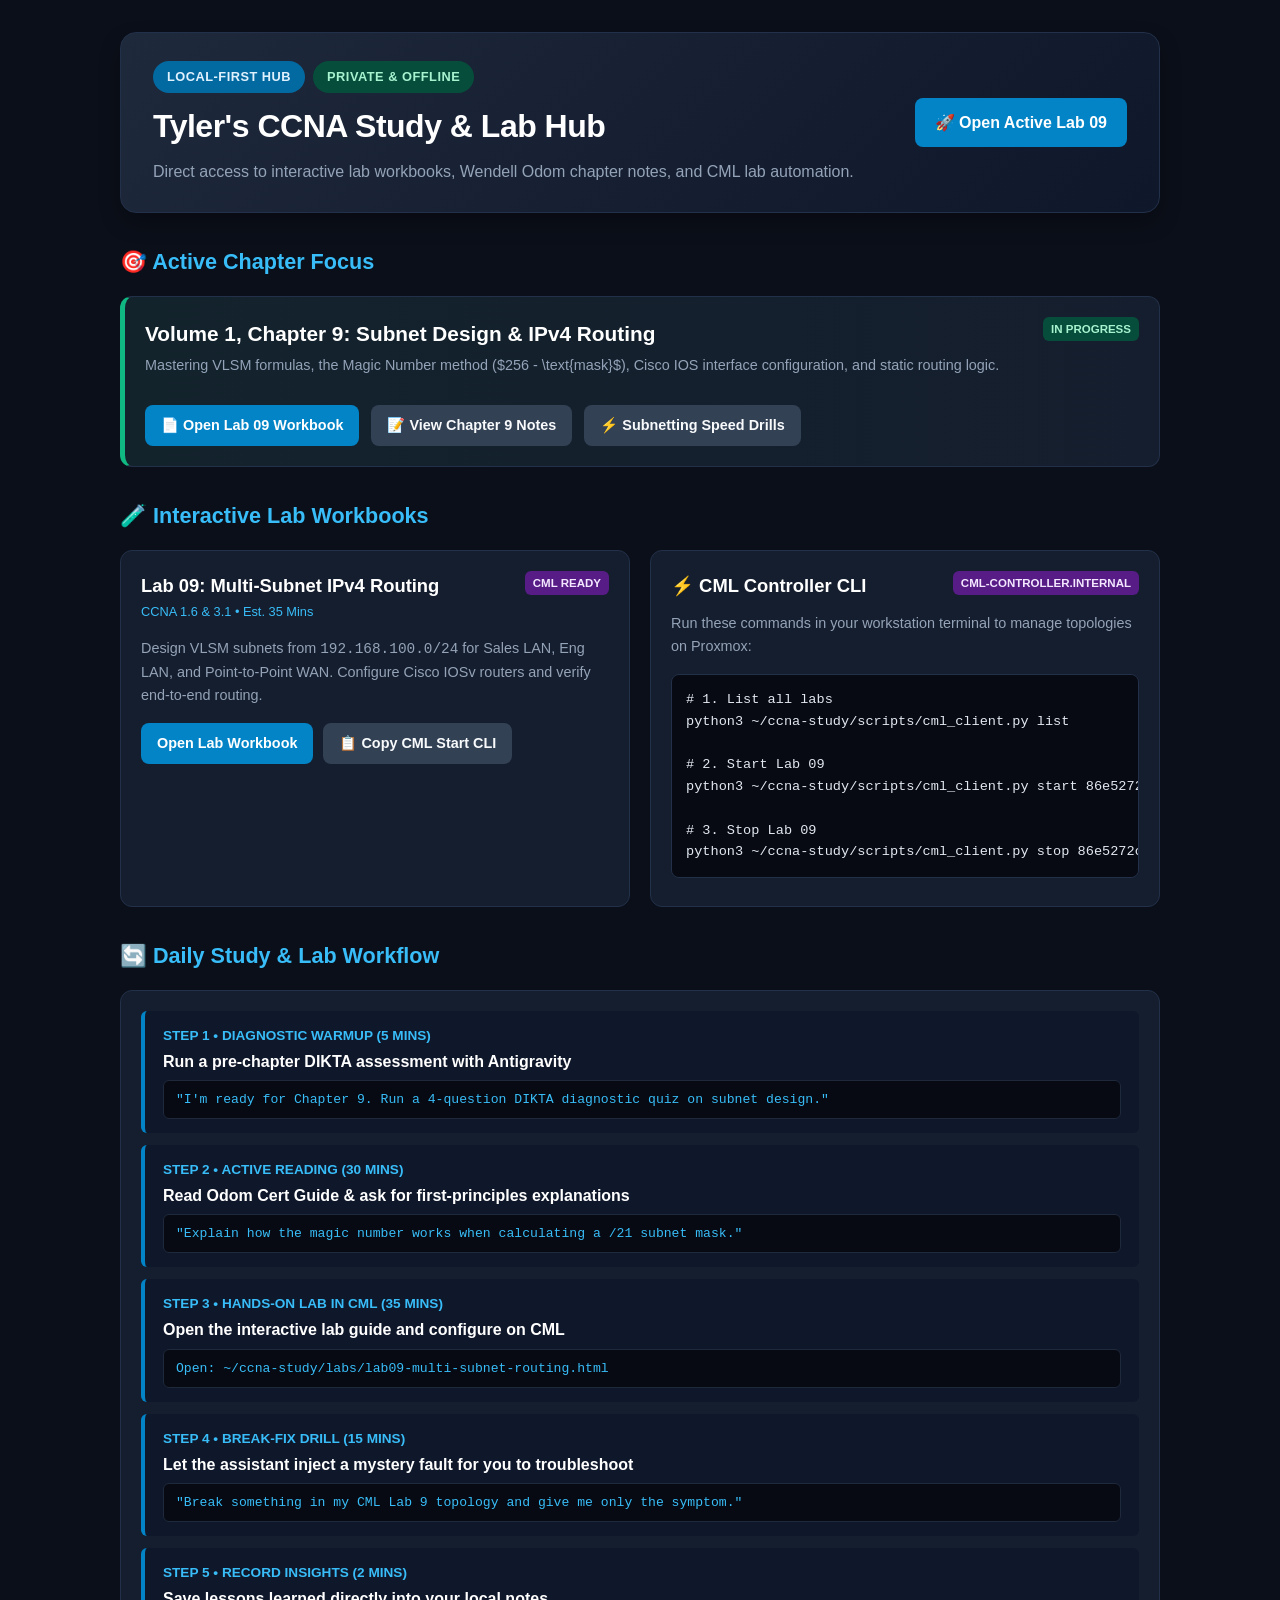
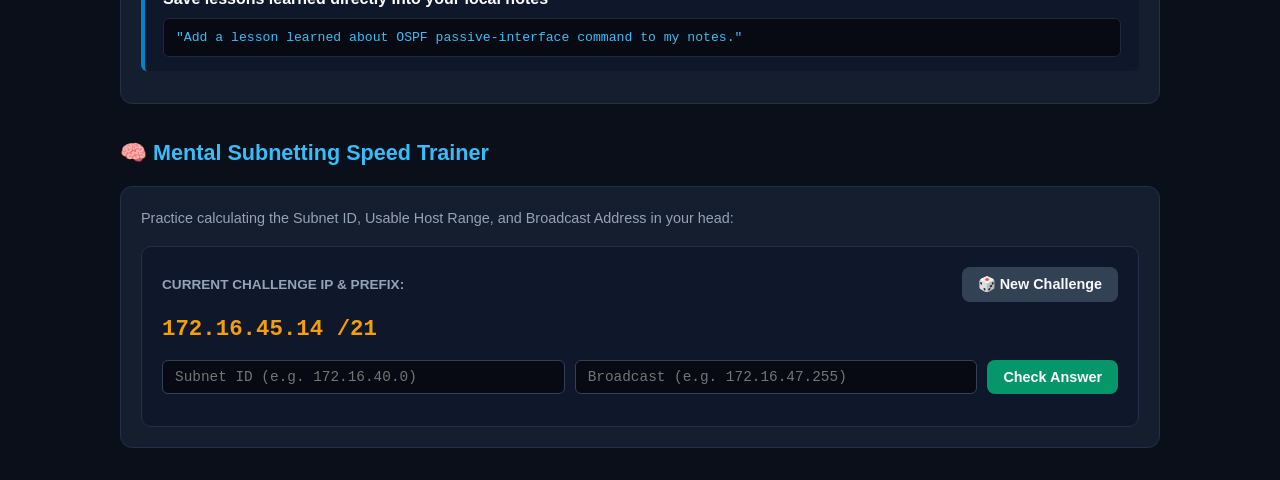
==== index.html @ 95da4e0c "feat: consolidate into simple local-first architecture with master index.html dashboard and standalo" ====
<!DOCTYPE html>
<html lang="en">
<head>
    <meta charset="UTF-8">
    <meta name="viewport" content="width=device-width, initial-scale=1.0">
    <title>Tyler's CCNA Study & Lab Hub</title>
    <style>
        :root {
            --bg-body: #0b0f19;
            --bg-card: #151e2e;
            --bg-inner: #0f172a;
            --text-main: #f8fafc;
            --text-muted: #94a3b8;
            --accent-blue: #0284c7;
            --accent-cyan: #38bdf8;
            --accent-green: #10b981;
            --accent-amber: #f59e0b;
            --accent-purple: #8b5cf6;
            --border-color: #223049;
            --font: -apple-system, BlinkMacSystemFont, "Segoe UI", Roboto, sans-serif;
            --font-mono: ui-monospace, SFMono-Regular, Menlo, Monaco, Consolas, monospace;
        }

        body {
            margin: 0;
            padding: 32px 20px;
            background-color: var(--bg-body);
            color: var(--text-main);
            font-family: var(--font);
            line-height: 1.6;
        }

        .container {
            max-width: 1040px;
            margin: 0 auto;
        }

        /* Hero / Header */
        .hero {
            background: linear-gradient(135deg, #1e293b 0%, #0f172a 100%);
            border: 1px solid var(--border-color);
            border-radius: 16px;
            padding: 28px 32px;
            margin-bottom: 28px;
            box-shadow: 0 10px 25px -5px rgba(0, 0, 0, 0.4);
            display: flex;
            justify-content: space-between;
            align-items: center;
            flex-wrap: wrap;
            gap: 20px;
        }

        .hero h1 {
            margin: 0 0 6px 0;
            font-size: 2rem;
            color: #ffffff;
            letter-spacing: -0.5px;
        }

        .hero p {
            margin: 0;
            color: var(--text-muted);
            font-size: 1rem;
        }

        .hero-badge {
            background: #0369a1;
            color: #e0f2fe;
            padding: 6px 14px;
            border-radius: 9999px;
            font-size: 0.8rem;
            font-weight: 700;
            text-transform: uppercase;
            letter-spacing: 0.5px;
        }

        /* Section Headings */
        h2 {
            font-size: 1.35rem;
            color: var(--accent-cyan);
            margin: 32px 0 16px 0;
            display: flex;
            align-items: center;
            gap: 8px;
        }

        /* Grid Layouts */
        .grid-2 {
            display: grid;
            grid-template-columns: repeat(auto-fit, minmax(320px, 1fr));
            gap: 20px;
        }

        .grid-3 {
            display: grid;
            grid-template-columns: repeat(auto-fit, minmax(260px, 1fr));
            gap: 16px;
        }

        /* Cards */
        .card {
            background-color: var(--bg-card);
            border: 1px solid var(--border-color);
            border-radius: 12px;
            padding: 20px;
            transition: transform 0.2s, border-color 0.2s, box-shadow 0.2s;
        }

        .card:hover {
            border-color: #3b82f6;
            box-shadow: 0 8px 20px -4px rgba(2, 132, 199, 0.15);
        }

        .card-header {
            display: flex;
            justify-content: space-between;
            align-items: flex-start;
            margin-bottom: 12px;
        }

        .card-title {
            font-size: 1.15rem;
            font-weight: 700;
            color: #ffffff;
            margin: 0;
        }

        .card-desc {
            color: var(--text-muted);
            font-size: 0.9rem;
            margin: 0 0 16px 0;
        }

        .tag {
            font-size: 0.72rem;
            font-weight: 700;
            padding: 3px 8px;
            border-radius: 6px;
            text-transform: uppercase;
        }

        .tag-cml { background: #581c87; color: #f3e8ff; }
        .tag-active { background: #064e3b; color: #a7f3d0; }
        .tag-notes { background: #1e3a8a; color: #bfdbfe; }

        /* Buttons & Links */
        .btn {
            display: inline-flex;
            align-items: center;
            justify-content: center;
            gap: 8px;
            padding: 9px 16px;
            border-radius: 8px;
            font-size: 0.9rem;
            font-weight: 600;
            text-decoration: none;
            cursor: pointer;
            border: none;
            transition: all 0.2s;
        }

        .btn-primary {
            background-color: var(--accent-blue);
            color: #ffffff;
        }
        .btn-primary:hover { background-color: #0270a3; }

        .btn-secondary {
            background-color: #334155;
            color: #f8fafc;
        }
        .btn-secondary:hover { background-color: #475569; }

        .btn-green {
            background-color: #059669;
            color: #ffffff;
        }
        .btn-green:hover { background-color: #047857; }

        /* Workflow Steps */
        .workflow-step {
            background: var(--bg-inner);
            border-left: 4px solid var(--accent-blue);
            border-radius: 6px;
            padding: 14px 18px;
            margin-bottom: 12px;
        }

        .step-num {
            font-weight: 800;
            color: var(--accent-cyan);
            font-size: 0.85rem;
            text-transform: uppercase;
        }

        .step-title {
            font-weight: 700;
            color: #ffffff;
            font-size: 1rem;
            margin: 2px 0 6px 0;
        }

        .step-prompt {
            background: #070a12;
            padding: 8px 12px;
            border-radius: 6px;
            font-family: var(--font-mono);
            font-size: 0.82rem;
            color: #38bdf8;
            margin-top: 6px;
            border: 1px solid #1e293b;
        }

        /* Subnetting Trainer Tool */
        .trainer-box {
            background: var(--bg-inner);
            border: 1px solid var(--border-color);
            border-radius: 10px;
            padding: 20px;
            margin-top: 14px;
        }

        .trainer-target {
            font-family: var(--font-mono);
            font-size: 1.4rem;
            font-weight: 800;
            color: var(--accent-amber);
            margin: 10px 0;
        }

        .trainer-input-row {
            display: flex;
            gap: 10px;
            flex-wrap: wrap;
            margin: 12px 0;
        }

        .trainer-input {
            background: #070a12;
            border: 1px solid #334155;
            color: #ffffff;
            padding: 8px 12px;
            border-radius: 6px;
            font-family: var(--font-mono);
            font-size: 0.9rem;
            flex: 1;
            min-width: 180px;
        }

        .trainer-result {
            margin-top: 10px;
            font-weight: 700;
            font-size: 0.95rem;
        }

        /* Terminal block */
        pre {
            background: #070a12;
            border: 1px solid var(--border-color);
            border-radius: 8px;
            padding: 14px;
            font-family: var(--font-mono);
            font-size: 0.85rem;
            color: #e2e8f0;
            overflow-x: auto;
            margin: 8px 0;
        }
    </style>
</head>
<body>

<div class="container">

    <!-- Hero Header -->
    <div class="hero">
        <div>
            <div style="display: flex; gap: 8px; align-items: center; margin-bottom: 8px;">
                <span class="hero-badge">Local-First Hub</span>
                <span class="hero-badge" style="background: #064e3b; color: #a7f3d0;">Private & Offline</span>
            </div>
            <h1>Tyler's CCNA Study & Lab Hub</h1>
            <p>Direct access to interactive lab workbooks, Wendell Odom chapter notes, and CML lab automation.</p>
        </div>
        <div>
            <a href="labs/lab09-multi-subnet-routing.html" class="btn btn-primary" style="font-size: 1rem; padding: 12px 20px;">
                🚀 Open Active Lab 09
            </a>
        </div>
    </div>

    <!-- Active Study Focus -->
    <h2>🎯 Active Chapter Focus</h2>
    <div class="card" style="border-left: 5px solid #10b981; background: linear-gradient(to right, #13232c, #151e2e);">
        <div class="card-header">
            <div>
                <h3 class="card-title" style="font-size: 1.3rem;">Volume 1, Chapter 9: Subnet Design & IPv4 Routing</h3>
                <p class="card-desc" style="margin-top: 4px;">
                    Mastering VLSM formulas, the Magic Number method ($256 - \text{mask}$), Cisco IOS interface configuration, and static routing logic.
                </p>
            </div>
            <span class="tag tag-active">In Progress</span>
        </div>
        <div style="display: flex; gap: 12px; flex-wrap: wrap;">
            <a href="labs/lab09-multi-subnet-routing.html" class="btn btn-primary">
                📄 Open Lab 09 Workbook
            </a>
            <a href="notes/ch09-subnetting-and-routing.md" class="btn btn-secondary">
                📝 View Chapter 9 Notes
            </a>
            <a href="notes/subnetting-speed-drills.md" class="btn btn-secondary">
                ⚡ Subnetting Speed Drills
            </a>
        </div>
    </div>

    <!-- Lab Catalog -->
    <h2>🧪 Interactive Lab Workbooks</h2>
    <div class="grid-2">
        <!-- Lab 09 Card -->
        <div class="card">
            <div class="card-header">
                <div>
                    <h3 class="card-title">Lab 09: Multi-Subnet IPv4 Routing</h3>
                    <p style="font-size: 0.8rem; color: #38bdf8; margin: 2px 0;">CCNA 1.6 & 3.1 • Est. 35 Mins</p>
                </div>
                <span class="tag tag-cml">CML Ready</span>
            </div>
            <p class="card-desc">
                Design VLSM subnets from <code>192.168.100.0/24</code> for Sales LAN, Eng LAN, and Point-to-Point WAN. Configure Cisco IOSv routers and verify end-to-end routing.
            </p>
            <div style="display: flex; gap: 10px; flex-wrap: wrap;">
                <a href="labs/lab09-multi-subnet-routing.html" class="btn btn-primary">
                    Open Lab Workbook
                </a>
                <button class="btn btn-secondary" onclick="copySnippet('python3 ~/ccna-study/scripts/cml_client.py start 86e5272c-f7a7-40b3-84ab-47ff9f969786')">
                    📋 Copy CML Start CLI
                </button>
            </div>
        </div>

        <!-- Quick CML Control Card -->
        <div class="card">
            <div class="card-header">
                <h3 class="card-title">⚡ CML Controller CLI</h3>
                <span class="tag tag-cml">cml-controller.internal</span>
            </div>
            <p class="card-desc">
                Run these commands in your workstation terminal to manage topologies on Proxmox:
            </p>
            <pre><code># 1. List all labs
python3 ~/ccna-study/scripts/cml_client.py list

# 2. Start Lab 09
python3 ~/ccna-study/scripts/cml_client.py start 86e5272c-f7a7-40b3-84ab-47ff9f969786

# 3. Stop Lab 09
python3 ~/ccna-study/scripts/cml_client.py stop 86e5272c-f7a7-40b3-84ab-47ff9f969786</code></pre>
        </div>
    </div>

    <!-- Daily Study & Lab Workflow -->
    <h2>🔄 Daily Study & Lab Workflow</h2>
    <div class="card">
        <div class="workflow-step">
            <div class="step-num">Step 1 • Diagnostic Warmup (5 Mins)</div>
            <div class="step-title">Run a pre-chapter DIKTA assessment with Antigravity</div>
            <div class="step-prompt">"I'm ready for Chapter 9. Run a 4-question DIKTA diagnostic quiz on subnet design."</div>
        </div>

        <div class="workflow-step">
            <div class="step-num">Step 2 • Active Reading (30 Mins)</div>
            <div class="step-title">Read Odom Cert Guide & ask for first-principles explanations</div>
            <div class="step-prompt">"Explain how the magic number works when calculating a /21 subnet mask."</div>
        </div>

        <div class="workflow-step">
            <div class="step-num">Step 3 • Hands-On Lab in CML (35 Mins)</div>
            <div class="step-title">Open the interactive lab guide and configure on CML</div>
            <div class="step-prompt">Open: ~/ccna-study/labs/lab09-multi-subnet-routing.html</div>
        </div>

        <div class="workflow-step">
            <div class="step-num">Step 4 • Break-Fix Drill (15 Mins)</div>
            <div class="step-title">Let the assistant inject a mystery fault for you to troubleshoot</div>
            <div class="step-prompt">"Break something in my CML Lab 9 topology and give me only the symptom."</div>
        </div>

        <div class="workflow-step">
            <div class="step-num">Step 5 • Record Insights (2 Mins)</div>
            <div class="step-title">Save lessons learned directly into your local notes</div>
            <div class="step-prompt">"Add a lesson learned about OSPF passive-interface command to my notes."</div>
        </div>
    </div>

    <!-- Interactive Subnetting Trainer Mini-App -->
    <h2>🧠 Mental Subnetting Speed Trainer</h2>
    <div class="card">
        <p class="card-desc">Practice calculating the Subnet ID, Usable Host Range, and Broadcast Address in your head:</p>
        <div class="trainer-box">
            <div style="display: flex; justify-content: space-between; align-items: center;">
                <span style="font-weight: 700; color: #94a3b8; font-size: 0.85rem; text-transform: uppercase;">Current Challenge IP & Prefix:</span>
                <button class="btn btn-secondary" onclick="generateSubnetChallenge()">🎲 New Challenge</button>
            </div>
            <div class="trainer-target" id="challenge-ip">172.16.45.14 /21</div>

            <div class="trainer-input-row">
                <input type="text" id="ans-subnet" class="trainer-input" placeholder="Subnet ID (e.g. 172.16.40.0)">
                <input type="text" id="ans-broadcast" class="trainer-input" placeholder="Broadcast (e.g. 172.16.47.255)">
                <button class="btn btn-green" onclick="checkSubnetAnswer()">Check Answer</button>
            </div>
            <div class="trainer-result" id="trainer-feedback"></div>
        </div>
    </div>

</div>

<script>
    function copySnippet(text) {
        navigator.clipboard.writeText(text).then(() => {
            alert('Copied CML command to clipboard: ' + text);
        });
    }

    // Interactive Subnet Generator Data
    const challenges = [
        { ip: '172.16.45.14 /21', subnet: '172.16.40.0', broadcast: '172.16.47.255', magic: 8 },
        { ip: '192.168.1.142 /27', subnet: '192.168.1.128', broadcast: '192.168.1.159', magic: 32 },
        { ip: '10.50.20.100 /20', subnet: '10.50.16.0', broadcast: '10.50.31.255', magic: 16 },
        { ip: '10.100.5.50 /29', subnet: '10.100.5.48', broadcast: '10.100.5.55', magic: 8 },
        { ip: '192.168.100.75 /26', subnet: '192.168.100.64', broadcast: '192.168.100.127', magic: 64 },
        { ip: '172.20.99.45 /19', subnet: '172.20.96.0', broadcast: '172.20.127.255', magic: 32 }
    ];

    let currentChallenge = challenges[0];

    function generateSubnetChallenge() {
        const idx = Math.floor(Math.random() * challenges.length);
        currentChallenge = challenges[idx];
        document.getElementById('challenge-ip').innerText = currentChallenge.ip;
        document.getElementById('ans-subnet').value = '';
        document.getElementById('ans-broadcast').value = '';
        document.getElementById('trainer-feedback').innerText = '';
    }

    function checkSubnetAnswer() {
        const sub = document.getElementById('ans-subnet').value.trim();
        const bcast = document.getElementById('ans-broadcast').value.trim();
        const feedback = document.getElementById('trainer-feedback');

        if (sub === currentChallenge.subnet && bcast === currentChallenge.broadcast) {
            feedback.innerHTML = `<span style="color: #10b981;">🎉 Correct! Magic number is ${currentChallenge.magic}. Subnet ID: ${currentChallenge.subnet}, Broadcast: ${currentChallenge.broadcast}</span>`;
        } else {
            feedback.innerHTML = `<span style="color: #f59e0b;">❌ Not quite. Expected Subnet: <code>${currentChallenge.subnet}</code> | Broadcast: <code>${currentChallenge.broadcast}</code> (Magic Number: ${currentChallenge.magic})</span>`;
        }
    }
</script>

</body>
</html>
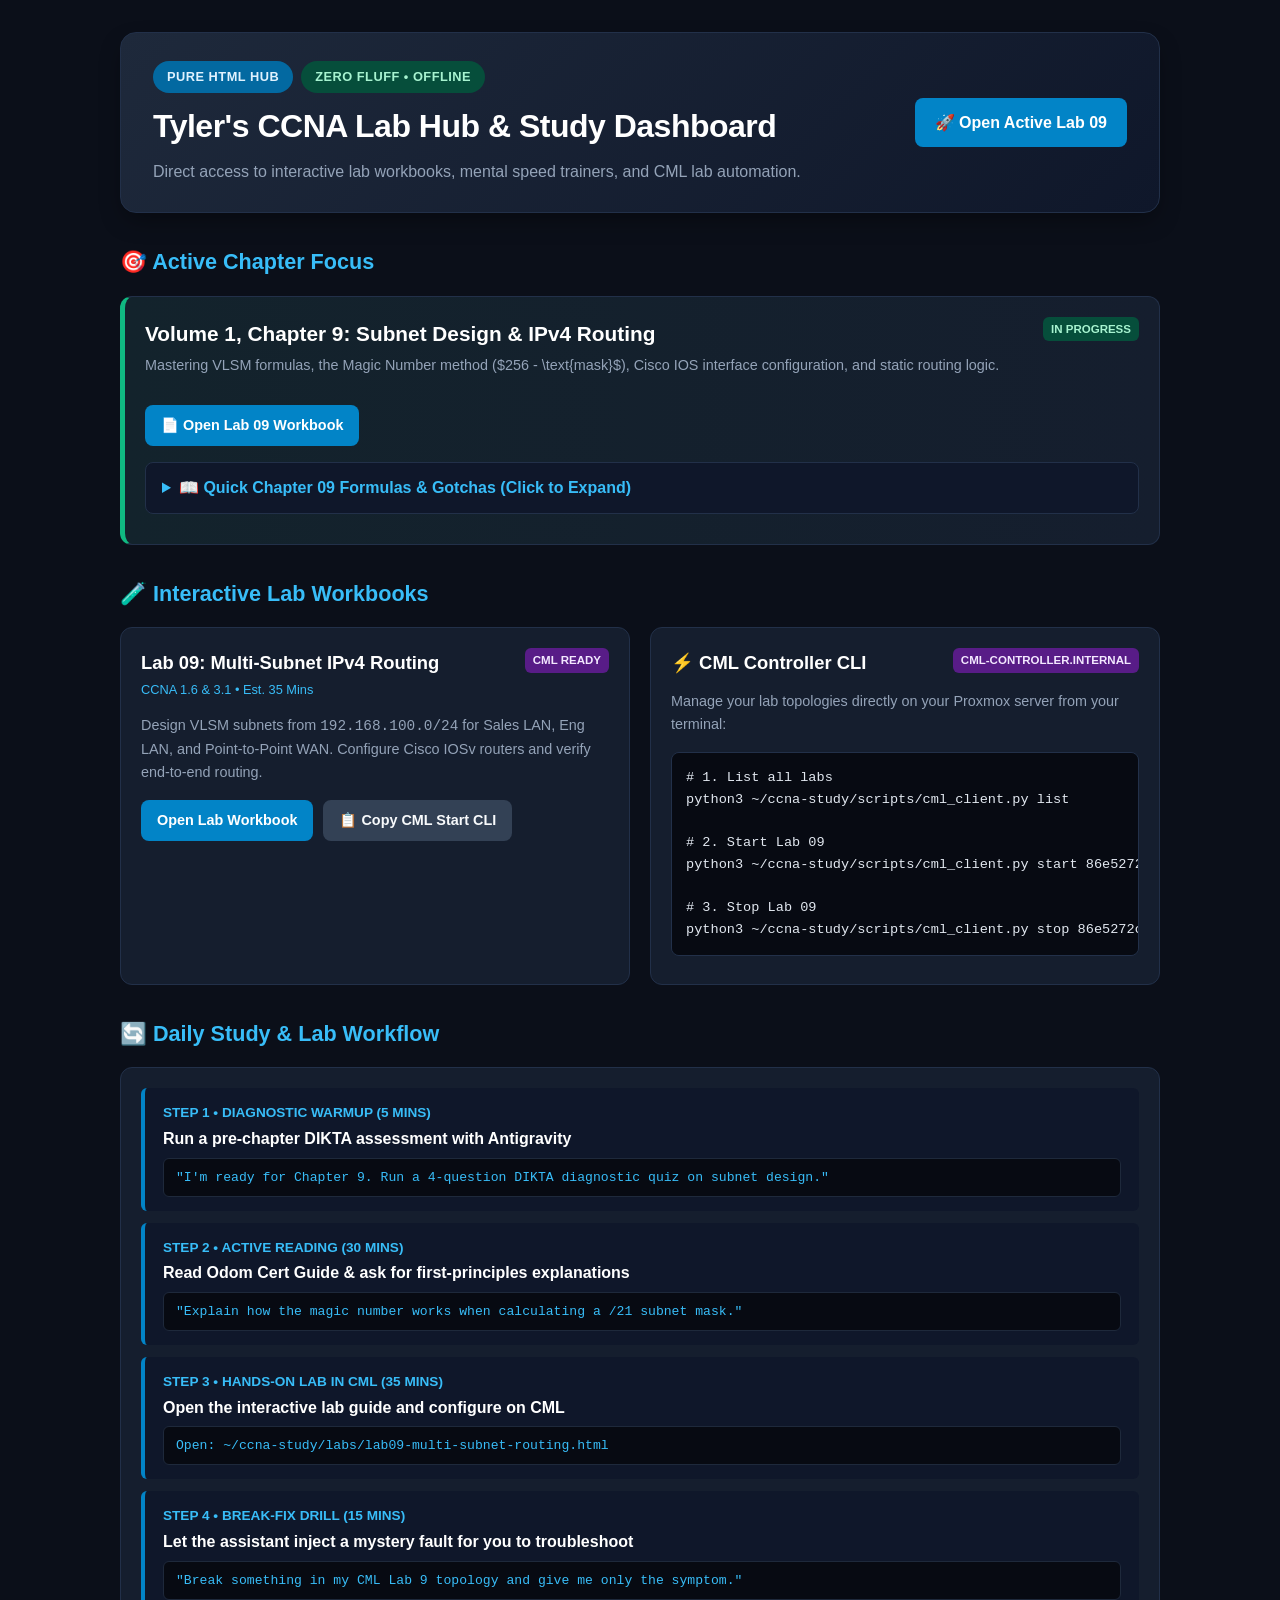
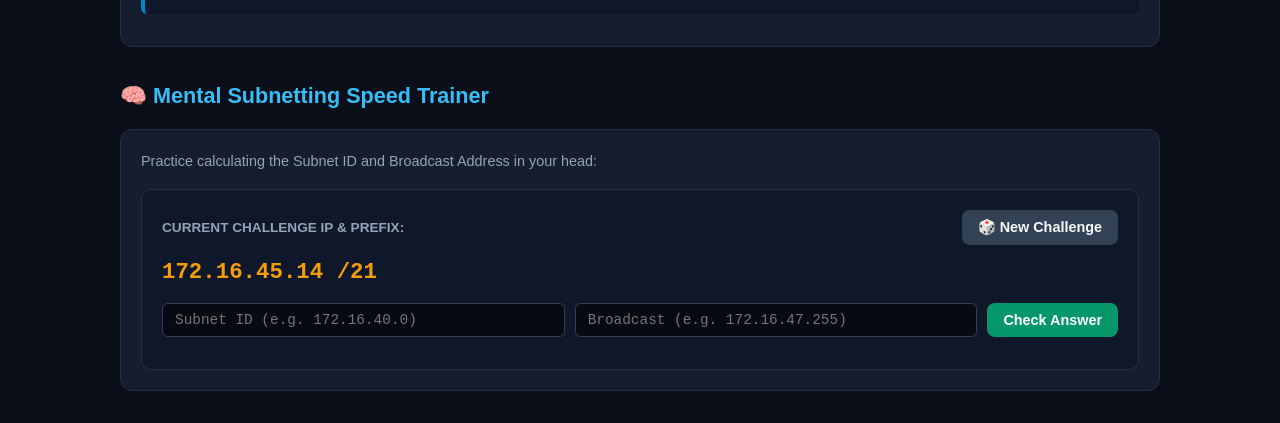
==== commit e3a4e6e6: "chore: prune all markdown fluff in favor of pure interactive HTML architecture" ====
--- a/index.html
+++ b/index.html
@@ -3,7 +3,7 @@
 <head>
     <meta charset="UTF-8">
     <meta name="viewport" content="width=device-width, initial-scale=1.0">
-    <title>Tyler's CCNA Study & Lab Hub</title>
+    <title>Tyler's CCNA Lab Hub & Study Dashboard</title>
     <style>
         :root {
             --bg-body: #0b0f19;
@@ -35,7 +35,7 @@
             margin: 0 auto;
         }
 
-        /* Hero / Header */
+        /* Hero */
         .hero {
             background: linear-gradient(135deg, #1e293b 0%, #0f172a 100%);
             border: 1px solid var(--border-color);
@@ -74,7 +74,6 @@
             letter-spacing: 0.5px;
         }
 
-        /* Section Headings */
         h2 {
             font-size: 1.35rem;
             color: var(--accent-cyan);
@@ -84,20 +83,12 @@
             gap: 8px;
         }
 
-        /* Grid Layouts */
         .grid-2 {
             display: grid;
             grid-template-columns: repeat(auto-fit, minmax(320px, 1fr));
             gap: 20px;
         }
 
-        .grid-3 {
-            display: grid;
-            grid-template-columns: repeat(auto-fit, minmax(260px, 1fr));
-            gap: 16px;
-        }
-
-        /* Cards */
         .card {
             background-color: var(--bg-card);
             border: 1px solid var(--border-color);
@@ -141,9 +132,7 @@
 
         .tag-cml { background: #581c87; color: #f3e8ff; }
         .tag-active { background: #064e3b; color: #a7f3d0; }
-        .tag-notes { background: #1e3a8a; color: #bfdbfe; }
-
-        /* Buttons & Links */
+
         .btn {
             display: inline-flex;
             align-items: center;
@@ -159,25 +148,13 @@
             transition: all 0.2s;
         }
 
-        .btn-primary {
-            background-color: var(--accent-blue);
-            color: #ffffff;
-        }
+        .btn-primary { background-color: var(--accent-blue); color: #ffffff; }
         .btn-primary:hover { background-color: #0270a3; }
-
-        .btn-secondary {
-            background-color: #334155;
-            color: #f8fafc;
-        }
+        .btn-secondary { background-color: #334155; color: #f8fafc; }
         .btn-secondary:hover { background-color: #475569; }
-
-        .btn-green {
-            background-color: #059669;
-            color: #ffffff;
-        }
+        .btn-green { background-color: #059669; color: #ffffff; }
         .btn-green:hover { background-color: #047857; }
 
-        /* Workflow Steps */
         .workflow-step {
             background: var(--bg-inner);
             border-left: 4px solid var(--accent-blue);
@@ -253,7 +230,6 @@
             font-size: 0.95rem;
         }
 
-        /* Terminal block */
         pre {
             background: #070a12;
             border: 1px solid var(--border-color);
@@ -265,6 +241,26 @@
             overflow-x: auto;
             margin: 8px 0;
         }
+
+        /* Accordions */
+        details {
+            background: var(--bg-inner);
+            border: 1px solid var(--border-color);
+            border-radius: 8px;
+            margin: 10px 0;
+            overflow: hidden;
+        }
+
+        details summary {
+            padding: 12px 16px;
+            font-weight: 600;
+            cursor: pointer;
+            color: #38bdf8;
+            user-select: none;
+        }
+
+        details[open] summary { border-bottom: 1px solid var(--border-color); }
+        .drawer-content { padding: 14px 16px; }
     </style>
 </head>
 <body>
@@ -275,11 +271,11 @@
     <div class="hero">
         <div>
             <div style="display: flex; gap: 8px; align-items: center; margin-bottom: 8px;">
-                <span class="hero-badge">Local-First Hub</span>
-                <span class="hero-badge" style="background: #064e3b; color: #a7f3d0;">Private & Offline</span>
-            </div>
-            <h1>Tyler's CCNA Study & Lab Hub</h1>
-            <p>Direct access to interactive lab workbooks, Wendell Odom chapter notes, and CML lab automation.</p>
+                <span class="hero-badge">Pure HTML Hub</span>
+                <span class="hero-badge" style="background: #064e3b; color: #a7f3d0;">Zero Fluff • Offline</span>
+            </div>
+            <h1>Tyler's CCNA Lab Hub & Study Dashboard</h1>
+            <p>Direct access to interactive lab workbooks, mental speed trainers, and CML lab automation.</p>
         </div>
         <div>
             <a href="labs/lab09-multi-subnet-routing.html" class="btn btn-primary" style="font-size: 1rem; padding: 12px 20px;">
@@ -304,13 +300,19 @@
             <a href="labs/lab09-multi-subnet-routing.html" class="btn btn-primary">
                 📄 Open Lab 09 Workbook
             </a>
-            <a href="notes/ch09-subnetting-and-routing.md" class="btn btn-secondary">
-                📝 View Chapter 9 Notes
-            </a>
-            <a href="notes/subnetting-speed-drills.md" class="btn btn-secondary">
-                ⚡ Subnetting Speed Drills
-            </a>
-        </div>
+        </div>
+
+        <details style="margin-top: 16px;">
+            <summary>📖 Quick Chapter 09 Formulas & Gotchas (Click to Expand)</summary>
+            <div class="drawer-content" style="font-size: 0.9rem;">
+                <ul>
+                    <li><strong>Number of Subnets ($s$ borrowed bits)</strong>: $2^s$</li>
+                    <li><strong>Usable Hosts per Subnet ($h$ host bits)</strong>: $2^h - 2$</li>
+                    <li><strong>Magic Number (Step Size)</strong>: $256 - \text{Interesting Octet Mask Value}$</li>
+                    <li><strong>IOS 15+ Route Types</strong>: <code>C</code> = Connected Subnet (e.g. <code>10.1.1.0/24</code>), <code>L</code> = Local Host Route for Interface IP (e.g. <code>10.1.1.1/32</code>).</li>
+                </ul>
+            </div>
+        </details>
     </div>
 
     <!-- Lab Catalog -->
@@ -345,7 +347,7 @@
                 <span class="tag tag-cml">cml-controller.internal</span>
             </div>
             <p class="card-desc">
-                Run these commands in your workstation terminal to manage topologies on Proxmox:
+                Manage your lab topologies directly on your Proxmox server from your terminal:
             </p>
             <pre><code># 1. List all labs
 python3 ~/ccna-study/scripts/cml_client.py list
@@ -384,18 +386,12 @@
             <div class="step-title">Let the assistant inject a mystery fault for you to troubleshoot</div>
             <div class="step-prompt">"Break something in my CML Lab 9 topology and give me only the symptom."</div>
         </div>
-
-        <div class="workflow-step">
-            <div class="step-num">Step 5 • Record Insights (2 Mins)</div>
-            <div class="step-title">Save lessons learned directly into your local notes</div>
-            <div class="step-prompt">"Add a lesson learned about OSPF passive-interface command to my notes."</div>
-        </div>
     </div>
 
     <!-- Interactive Subnetting Trainer Mini-App -->
     <h2>🧠 Mental Subnetting Speed Trainer</h2>
     <div class="card">
-        <p class="card-desc">Practice calculating the Subnet ID, Usable Host Range, and Broadcast Address in your head:</p>
+        <p class="card-desc">Practice calculating the Subnet ID and Broadcast Address in your head:</p>
         <div class="trainer-box">
             <div style="display: flex; justify-content: space-between; align-items: center;">
                 <span style="font-weight: 700; color: #94a3b8; font-size: 0.85rem; text-transform: uppercase;">Current Challenge IP & Prefix:</span>
@@ -421,7 +417,6 @@
         });
     }
 
-    // Interactive Subnet Generator Data
     const challenges = [
         { ip: '172.16.45.14 /21', subnet: '172.16.40.0', broadcast: '172.16.47.255', magic: 8 },
         { ip: '192.168.1.142 /27', subnet: '192.168.1.128', broadcast: '192.168.1.159', magic: 32 },
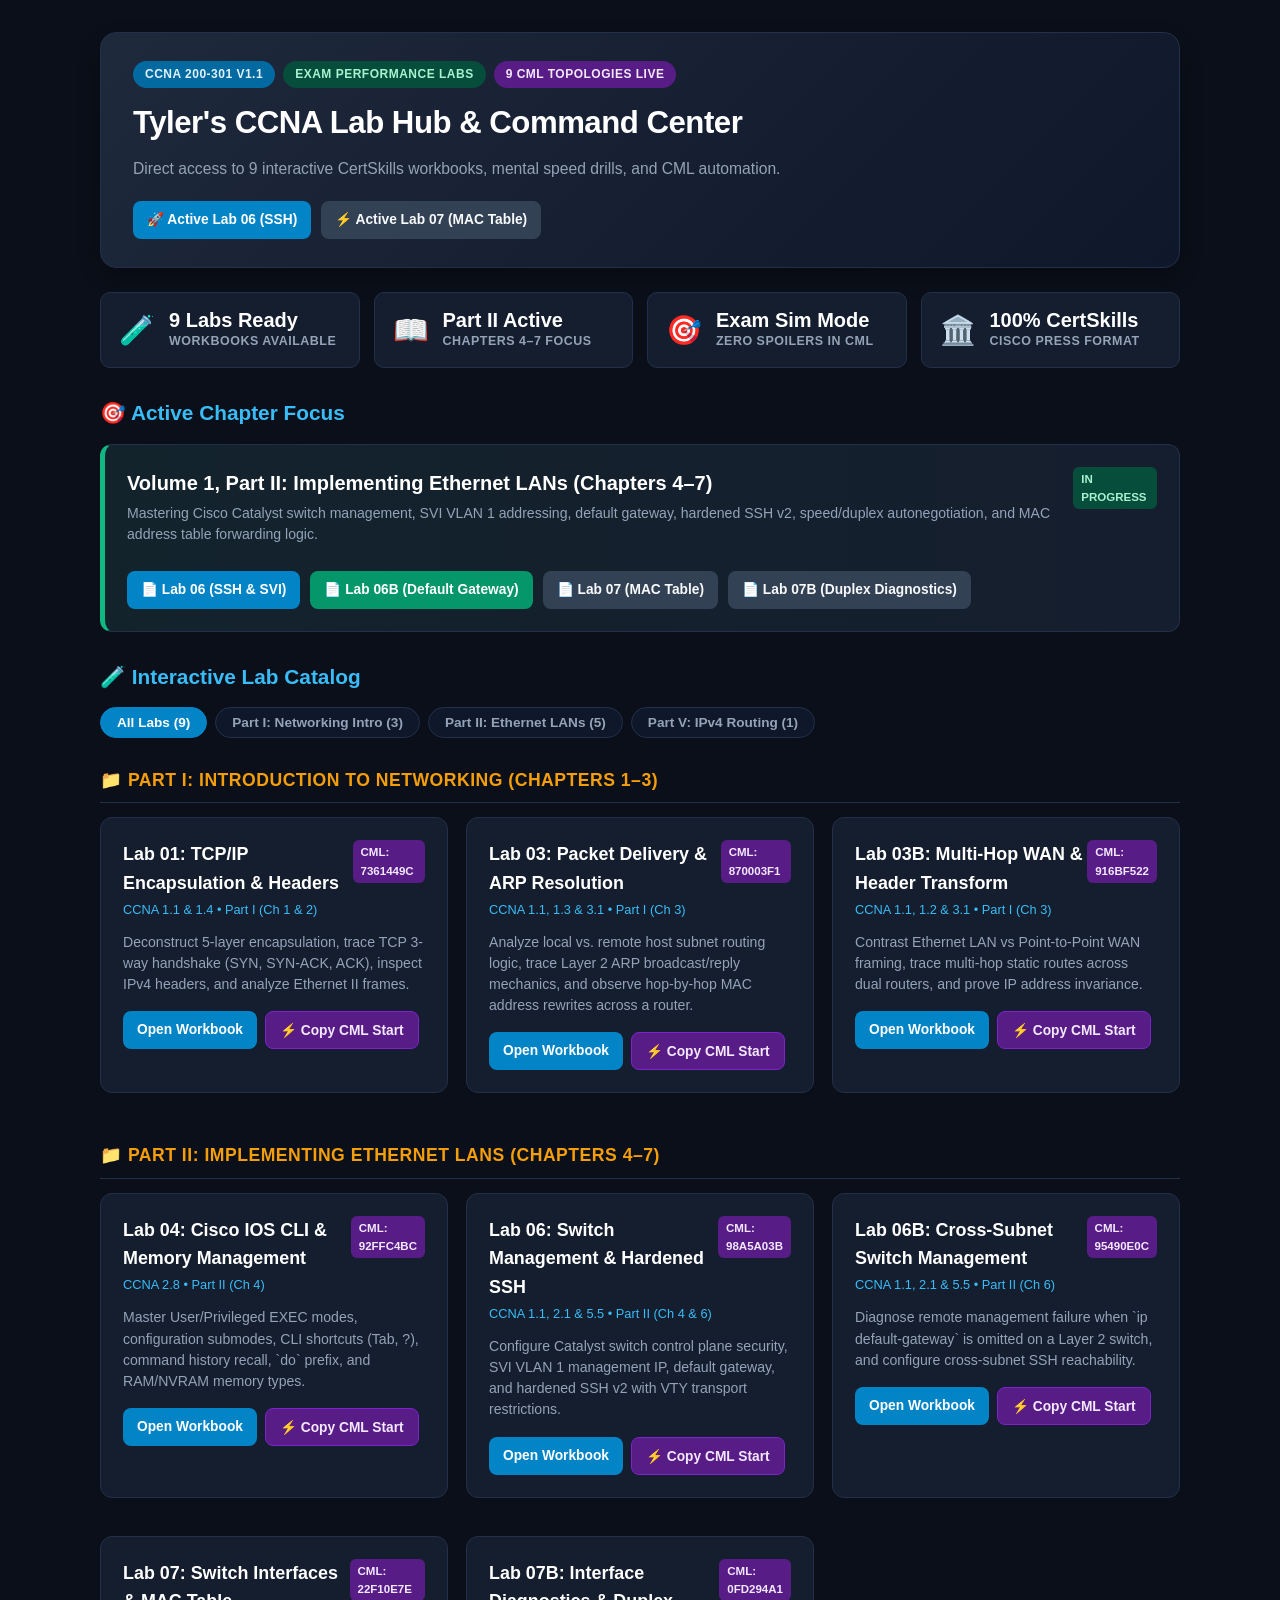
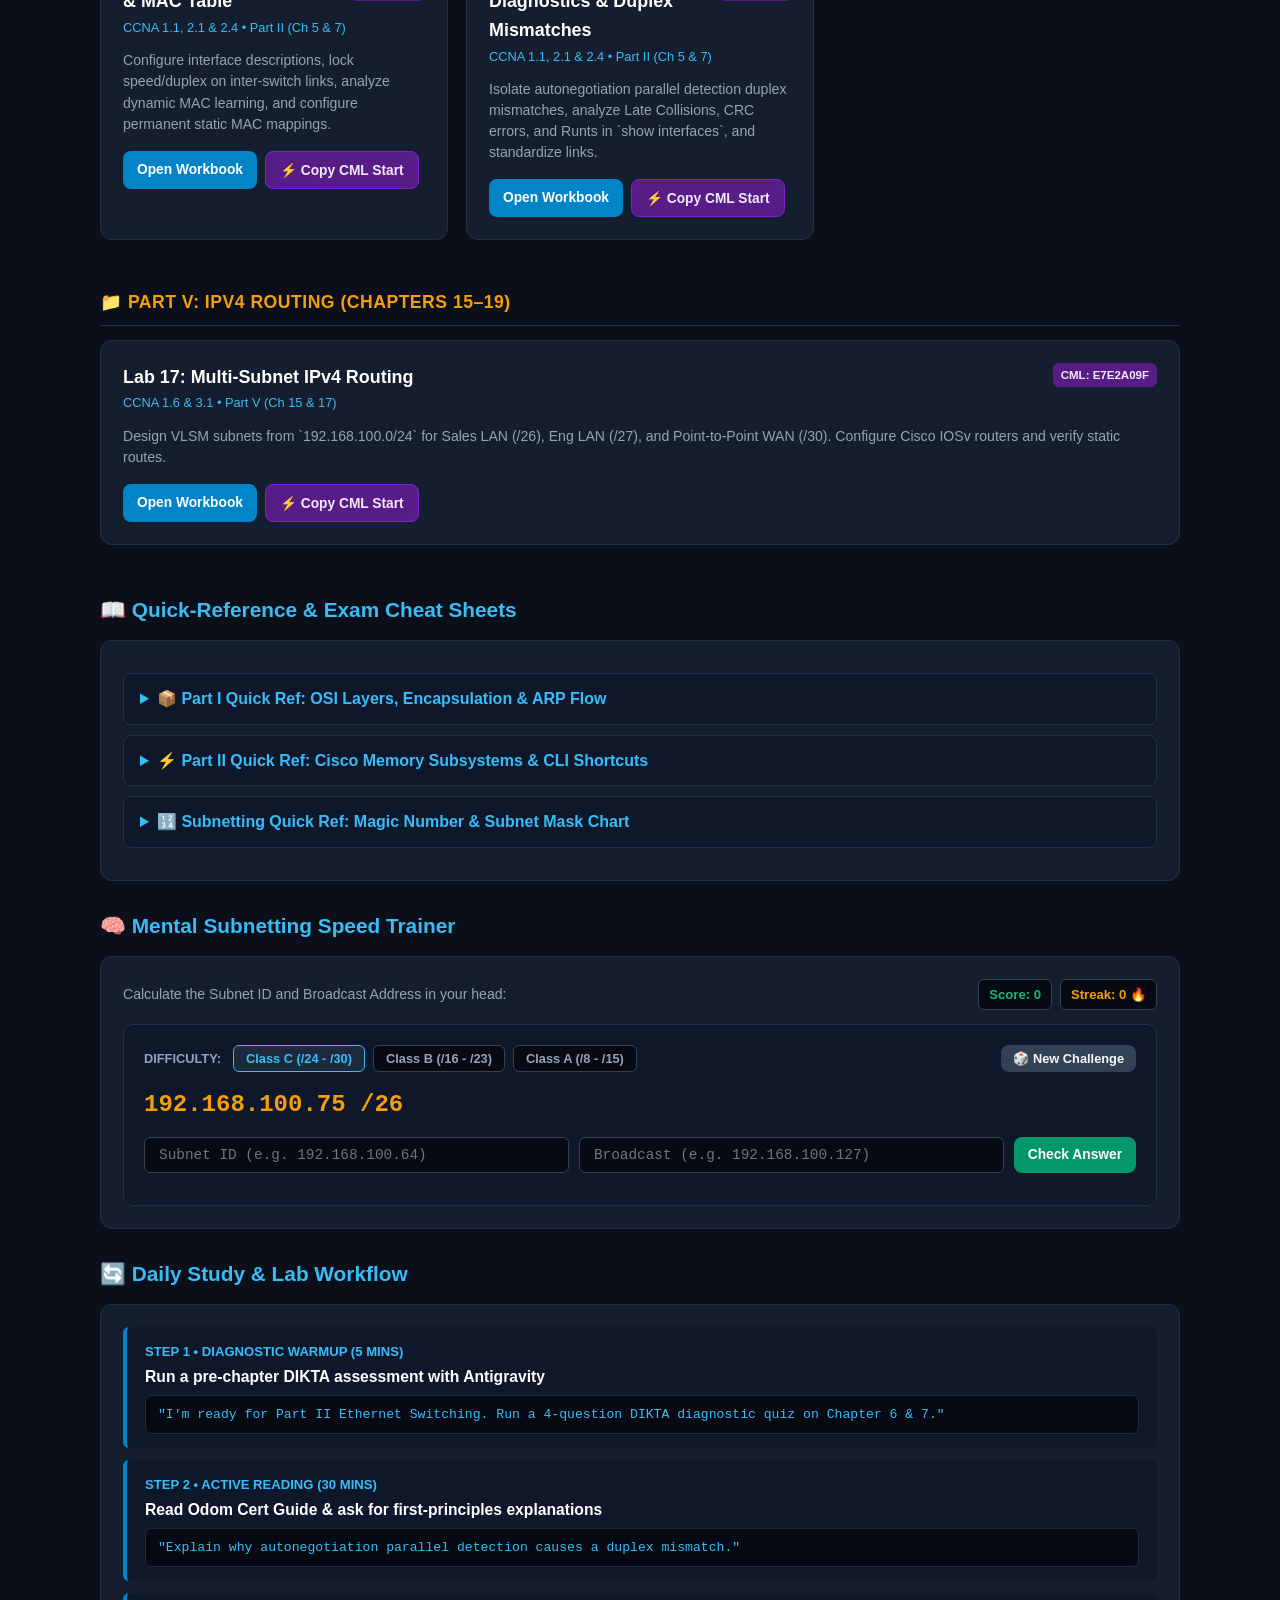
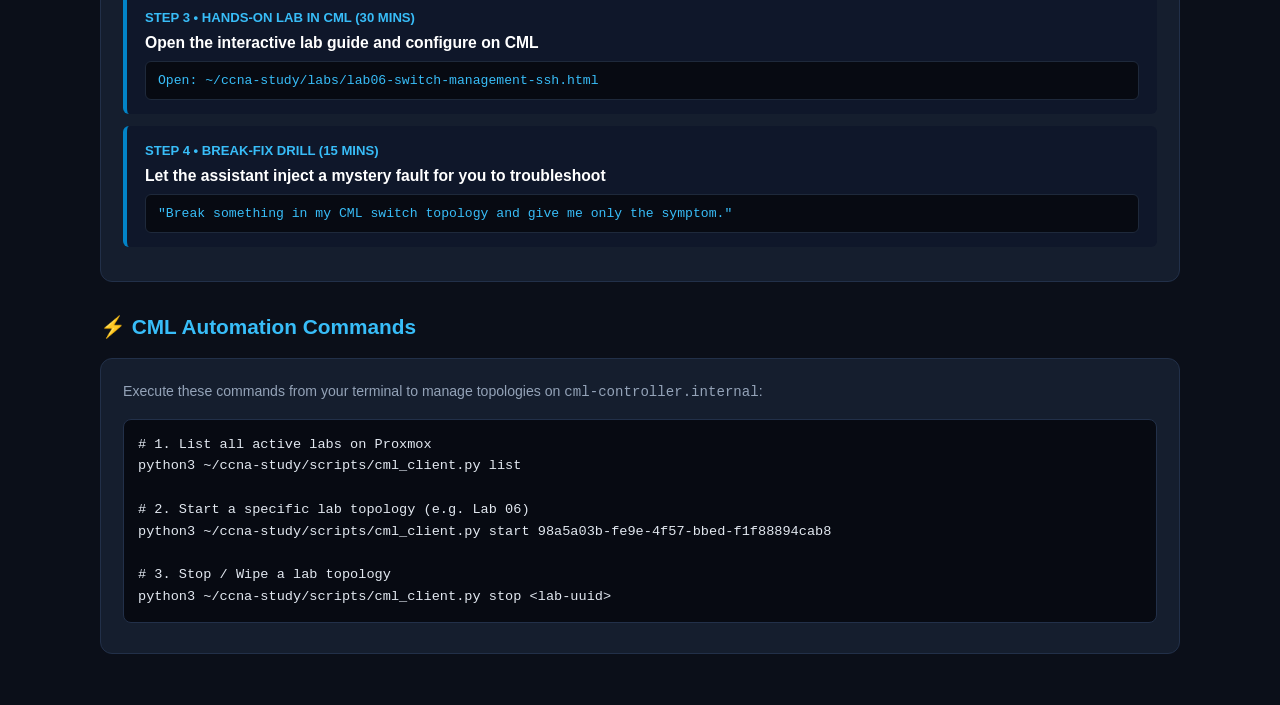
==== commit 4491ccd2: "feat(ccna): complete CCNA 200-301 v1.1 lab suite with hierarchical topologies, CML exam notes, and d" ====
--- a/index.html
+++ b/index.html
@@ -9,6 +9,7 @@
             --bg-body: #0b0f19;
             --bg-card: #151e2e;
             --bg-inner: #0f172a;
+            --bg-code: #070a12;
             --text-main: #f8fafc;
             --text-muted: #94a3b8;
             --accent-blue: #0284c7;
@@ -31,17 +32,17 @@
         }
 
         .container {
-            max-width: 1040px;
+            max-width: 1080px;
             margin: 0 auto;
         }
 
-        /* Hero */
+        /* Hero Header */
         .hero {
             background: linear-gradient(135deg, #1e293b 0%, #0f172a 100%);
             border: 1px solid var(--border-color);
             border-radius: 16px;
             padding: 28px 32px;
-            margin-bottom: 28px;
+            margin-bottom: 24px;
             box-shadow: 0 10px 25px -5px rgba(0, 0, 0, 0.4);
             display: flex;
             justify-content: space-between;
@@ -51,8 +52,8 @@
         }
 
         .hero h1 {
-            margin: 0 0 6px 0;
-            font-size: 2rem;
+            margin: 0 0 8px 0;
+            font-size: 1.95rem;
             color: #ffffff;
             letter-spacing: -0.5px;
         }
@@ -60,40 +61,80 @@
         .hero p {
             margin: 0;
             color: var(--text-muted);
-            font-size: 1rem;
+            font-size: 0.98rem;
+        }
+
+        .hero-badges {
+            display: flex;
+            gap: 8px;
+            flex-wrap: wrap;
+            margin-bottom: 10px;
         }
 
         .hero-badge {
-            background: #0369a1;
-            color: #e0f2fe;
-            padding: 6px 14px;
+            padding: 4px 12px;
             border-radius: 9999px;
-            font-size: 0.8rem;
+            font-size: 0.75rem;
             font-weight: 700;
             text-transform: uppercase;
             letter-spacing: 0.5px;
         }
 
+        .badge-cyan   { background: #0369a1; color: #e0f2fe; }
+        .badge-green  { background: #064e3b; color: #a7f3d0; }
+        .badge-purple { background: #581c87; color: #f3e8ff; }
+        .badge-amber  { background: #78350f; color: #fef3c7; }
+
+        /* Stats Bar */
+        .stats-bar {
+            display: grid;
+            grid-template-columns: repeat(auto-fit, minmax(220px, 1fr));
+            gap: 14px;
+            margin-bottom: 24px;
+        }
+
+        .stat-card {
+            background: var(--bg-card);
+            border: 1px solid var(--border-color);
+            border-radius: 10px;
+            padding: 14px 18px;
+            display: flex;
+            align-items: center;
+            gap: 14px;
+        }
+
+        .stat-icon { font-size: 1.8rem; }
+
+        .stat-val {
+            font-size: 1.25rem;
+            font-weight: 800;
+            color: #ffffff;
+            line-height: 1.2;
+        }
+
+        .stat-label {
+            font-size: 0.78rem;
+            color: var(--text-muted);
+            text-transform: uppercase;
+            font-weight: 700;
+            letter-spacing: 0.5px;
+        }
+
         h2 {
-            font-size: 1.35rem;
+            font-size: 1.3rem;
             color: var(--accent-cyan);
-            margin: 32px 0 16px 0;
+            margin: 28px 0 14px 0;
             display: flex;
             align-items: center;
             gap: 8px;
-        }
-
-        .grid-2 {
-            display: grid;
-            grid-template-columns: repeat(auto-fit, minmax(320px, 1fr));
-            gap: 20px;
         }
 
         .card {
             background-color: var(--bg-card);
             border: 1px solid var(--border-color);
             border-radius: 12px;
-            padding: 20px;
+            padding: 22px;
+            margin-bottom: 20px;
             transition: transform 0.2s, border-color 0.2s, box-shadow 0.2s;
         }
 
@@ -106,11 +147,11 @@
             display: flex;
             justify-content: space-between;
             align-items: flex-start;
-            margin-bottom: 12px;
+            margin-bottom: 10px;
         }
 
         .card-title {
-            font-size: 1.15rem;
+            font-size: 1.12rem;
             font-weight: 700;
             color: #ffffff;
             margin: 0;
@@ -118,8 +159,9 @@
 
         .card-desc {
             color: var(--text-muted);
-            font-size: 0.9rem;
+            font-size: 0.88rem;
             margin: 0 0 16px 0;
+            line-height: 1.5;
         }
 
         .tag {
@@ -133,14 +175,15 @@
         .tag-cml { background: #581c87; color: #f3e8ff; }
         .tag-active { background: #064e3b; color: #a7f3d0; }
 
+        /* Buttons */
         .btn {
             display: inline-flex;
             align-items: center;
             justify-content: center;
             gap: 8px;
-            padding: 9px 16px;
+            padding: 8px 14px;
             border-radius: 8px;
-            font-size: 0.9rem;
+            font-size: 0.86rem;
             font-weight: 600;
             text-decoration: none;
             cursor: pointer;
@@ -154,6 +197,57 @@
         .btn-secondary:hover { background-color: #475569; }
         .btn-green { background-color: #059669; color: #ffffff; }
         .btn-green:hover { background-color: #047857; }
+        .btn-cml { background-color: #581c87; color: #f3e8ff; border: 1px solid #7e22ce; }
+        .btn-cml:hover { background-color: #6b21a8; }
+
+        /* Filter Chips */
+        .filter-group {
+            display: flex;
+            gap: 8px;
+            flex-wrap: wrap;
+            margin-bottom: 20px;
+        }
+
+        .filter-chip {
+            background: var(--bg-inner);
+            border: 1px solid var(--border-color);
+            color: var(--text-muted);
+            padding: 7px 16px;
+            border-radius: 9999px;
+            font-size: 0.85rem;
+            font-weight: 700;
+            cursor: pointer;
+            transition: all 0.2s;
+        }
+
+        .filter-chip:hover { color: #ffffff; border-color: var(--accent-cyan); }
+        .filter-chip.active {
+            background: var(--accent-blue);
+            color: #ffffff;
+            border-color: var(--accent-blue);
+        }
+
+        /* Part Section Headers */
+        .part-section-title {
+            font-size: 1.1rem;
+            font-weight: 800;
+            text-transform: uppercase;
+            letter-spacing: 0.5px;
+            color: var(--accent-amber);
+            margin: 28px 0 14px 0;
+            display: flex;
+            align-items: center;
+            gap: 10px;
+            border-bottom: 1px solid var(--border-color);
+            padding-bottom: 8px;
+        }
+
+        .grid-2 {
+            display: grid;
+            grid-template-columns: repeat(auto-fit, minmax(320px, 1fr));
+            gap: 18px;
+            margin-bottom: 20px;
+        }
 
         .workflow-step {
             background: var(--bg-inner);
@@ -166,14 +260,14 @@
         .step-num {
             font-weight: 800;
             color: var(--accent-cyan);
-            font-size: 0.85rem;
+            font-size: 0.82rem;
             text-transform: uppercase;
         }
 
         .step-title {
             font-weight: 700;
             color: #ffffff;
-            font-size: 1rem;
+            font-size: 0.98rem;
             margin: 2px 0 6px 0;
         }
 
@@ -197,9 +291,34 @@
             margin-top: 14px;
         }
 
+        .trainer-mode-group {
+            display: flex;
+            gap: 8px;
+            margin-bottom: 14px;
+            flex-wrap: wrap;
+        }
+
+        .mode-btn {
+            background: #070a12;
+            border: 1px solid #334155;
+            color: var(--text-muted);
+            padding: 5px 12px;
+            border-radius: 6px;
+            font-size: 0.8rem;
+            font-weight: 700;
+            cursor: pointer;
+            transition: all 0.2s;
+        }
+
+        .mode-btn.active {
+            background: #1e293b;
+            color: var(--accent-cyan);
+            border-color: var(--accent-cyan);
+        }
+
         .trainer-target {
             font-family: var(--font-mono);
-            font-size: 1.4rem;
+            font-size: 1.5rem;
             font-weight: 800;
             color: var(--accent-amber);
             margin: 10px 0;
@@ -216,7 +335,7 @@
             background: #070a12;
             border: 1px solid #334155;
             color: #ffffff;
-            padding: 8px 12px;
+            padding: 9px 14px;
             border-radius: 6px;
             font-family: var(--font-mono);
             font-size: 0.9rem;
@@ -225,9 +344,20 @@
         }
 
         .trainer-result {
-            margin-top: 10px;
+            margin-top: 12px;
             font-weight: 700;
-            font-size: 0.95rem;
+            font-size: 0.92rem;
+            line-height: 1.5;
+        }
+
+        .score-pill {
+            background: #070a12;
+            border: 1px solid #334155;
+            padding: 4px 10px;
+            border-radius: 6px;
+            font-size: 0.82rem;
+            font-weight: 700;
+            color: var(--accent-green);
         }
 
         pre {
@@ -242,7 +372,27 @@
             margin: 8px 0;
         }
 
-        /* Accordions */
+        table {
+            width: 100%;
+            border-collapse: collapse;
+            margin: 12px 0;
+            font-size: 0.88rem;
+        }
+
+        th, td {
+            padding: 8px 12px;
+            text-align: left;
+            border-bottom: 1px solid var(--border-color);
+        }
+
+        th {
+            background-color: var(--bg-inner);
+            color: var(--accent-cyan);
+            font-weight: 700;
+            font-size: 0.78rem;
+            text-transform: uppercase;
+        }
+
         details {
             background: var(--bg-inner);
             border: 1px solid var(--border-color);
@@ -260,177 +410,589 @@
         }
 
         details[open] summary { border-bottom: 1px solid var(--border-color); }
-        .drawer-content { padding: 14px 16px; }
+        .drawer-content { padding: 14px 18px; }
     </style>
 </head>
 <body>
 
 <div class="container">
 
-    <!-- Hero Header -->
+    <!-- 1. HERO HEADER -->
     <div class="hero">
         <div>
-            <div style="display: flex; gap: 8px; align-items: center; margin-bottom: 8px;">
-                <span class="hero-badge">Pure HTML Hub</span>
-                <span class="hero-badge" style="background: #064e3b; color: #a7f3d0;">Zero Fluff • Offline</span>
-            </div>
-            <h1>Tyler's CCNA Lab Hub & Study Dashboard</h1>
-            <p>Direct access to interactive lab workbooks, mental speed trainers, and CML lab automation.</p>
-        </div>
-        <div>
-            <a href="labs/lab09-multi-subnet-routing.html" class="btn btn-primary" style="font-size: 1rem; padding: 12px 20px;">
-                🚀 Open Active Lab 09
+            <div class="hero-badges">
+                <span class="hero-badge badge-cyan">CCNA 200-301 v1.1</span>
+                <span class="hero-badge badge-green">Exam Performance Labs</span>
+                <span class="hero-badge badge-purple">9 CML Topologies Live</span>
+            </div>
+            <h1>Tyler's CCNA Lab Hub & Command Center</h1>
+            <p>Direct access to 9 interactive CertSkills workbooks, mental speed drills, and CML automation.</p>
+        </div>
+        <div style="display: flex; gap: 10px; flex-wrap: wrap;">
+            <a href="labs/lab06-switch-management-ssh.html" class="btn btn-primary">
+                🚀 Active Lab 06 (SSH)
             </a>
+            <a href="labs/lab07-switch-interfaces-mac-table.html" class="btn btn-secondary">
+                ⚡ Active Lab 07 (MAC Table)
+            </a>
         </div>
     </div>
 
-    <!-- Active Study Focus -->
+    <!-- 2. READINESS METRICS BAR -->
+    <div class="stats-bar">
+        <div class="stat-card">
+            <div class="stat-icon">🧪</div>
+            <div>
+                <div class="stat-val">9 Labs Ready</div>
+                <div class="stat-label">Workbooks Available</div>
+            </div>
+        </div>
+        <div class="stat-card">
+            <div class="stat-icon">📖</div>
+            <div>
+                <div class="stat-val">Part II Active</div>
+                <div class="stat-label">Chapters 4–7 Focus</div>
+            </div>
+        </div>
+        <div class="stat-card">
+            <div class="stat-icon">🎯</div>
+            <div>
+                <div class="stat-val">Exam Sim Mode</div>
+                <div class="stat-label">Zero Spoilers in CML</div>
+            </div>
+        </div>
+        <div class="stat-card">
+            <div class="stat-icon">🏛️</div>
+            <div>
+                <div class="stat-val">100% CertSkills</div>
+                <div class="stat-label">Cisco Press Format</div>
+            </div>
+        </div>
+    </div>
+
+    <!-- 3. ACTIVE FOCUS HIGHLIGHT -->
     <h2>🎯 Active Chapter Focus</h2>
     <div class="card" style="border-left: 5px solid #10b981; background: linear-gradient(to right, #13232c, #151e2e);">
         <div class="card-header">
             <div>
-                <h3 class="card-title" style="font-size: 1.3rem;">Volume 1, Chapter 9: Subnet Design & IPv4 Routing</h3>
+                <h3 class="card-title" style="font-size: 1.25rem;">Volume 1, Part II: Implementing Ethernet LANs (Chapters 4–7)</h3>
                 <p class="card-desc" style="margin-top: 4px;">
-                    Mastering VLSM formulas, the Magic Number method ($256 - \text{mask}$), Cisco IOS interface configuration, and static routing logic.
+                    Mastering Cisco Catalyst switch management, SVI VLAN 1 addressing, default gateway, hardened SSH v2, speed/duplex autonegotiation, and MAC address table forwarding logic.
                 </p>
             </div>
             <span class="tag tag-active">In Progress</span>
         </div>
-        <div style="display: flex; gap: 12px; flex-wrap: wrap;">
-            <a href="labs/lab09-multi-subnet-routing.html" class="btn btn-primary">
-                📄 Open Lab 09 Workbook
+        <div style="display: flex; gap: 10px; flex-wrap: wrap;">
+            <a href="labs/lab06-switch-management-ssh.html" class="btn btn-primary">
+                📄 Lab 06 (SSH & SVI)
             </a>
-        </div>
-
-        <details style="margin-top: 16px;">
-            <summary>📖 Quick Chapter 09 Formulas & Gotchas (Click to Expand)</summary>
-            <div class="drawer-content" style="font-size: 0.9rem;">
-                <ul>
-                    <li><strong>Number of Subnets ($s$ borrowed bits)</strong>: $2^s$</li>
-                    <li><strong>Usable Hosts per Subnet ($h$ host bits)</strong>: $2^h - 2$</li>
-                    <li><strong>Magic Number (Step Size)</strong>: $256 - \text{Interesting Octet Mask Value}$</li>
-                    <li><strong>IOS 15+ Route Types</strong>: <code>C</code> = Connected Subnet (e.g. <code>10.1.1.0/24</code>), <code>L</code> = Local Host Route for Interface IP (e.g. <code>10.1.1.1/32</code>).</li>
-                </ul>
+            <a href="labs/lab06b-cross-subnet-management.html" class="btn btn-green">
+                📄 Lab 06B (Default Gateway)
+            </a>
+            <a href="labs/lab07-switch-interfaces-mac-table.html" class="btn btn-secondary">
+                📄 Lab 07 (MAC Table)
+            </a>
+            <a href="labs/lab07b-interface-diagnostics-duplex.html" class="btn btn-secondary">
+                📄 Lab 07B (Duplex Diagnostics)
+            </a>
+        </div>
+    </div>
+
+    <!-- 4. INTERACTIVE LAB CATALOG WITH FILTER CHIPS -->
+    <h2>🧪 Interactive Lab Catalog</h2>
+    
+    <!-- Filter Chips -->
+    <div class="filter-group">
+        <button class="filter-chip active" onclick="filterLabs('all', this)">All Labs (9)</button>
+        <button class="filter-chip" onclick="filterLabs('part1', this)">Part I: Networking Intro (3)</button>
+        <button class="filter-chip" onclick="filterLabs('part2', this)">Part II: Ethernet LANs (5)</button>
+        <button class="filter-chip" onclick="filterLabs('part5', this)">Part V: IPv4 Routing (1)</button>
+    </div>
+
+    <!-- PART I SECTION -->
+    <div class="lab-section" id="section-part1">
+        <div class="part-section-title">📁 Part I: Introduction to Networking (Chapters 1–3)</div>
+        <div class="grid-2">
+            <!-- Lab 01 Card -->
+            <div class="card">
+                <div class="card-header">
+                    <div>
+                        <h3 class="card-title">Lab 01: TCP/IP Encapsulation & Headers</h3>
+                        <p style="font-size: 0.8rem; color: #38bdf8; margin: 2px 0;">CCNA 1.1 & 1.4 • Part I (Ch 1 & 2)</p>
+                    </div>
+                    <span class="tag tag-cml">CML: 7361449c</span>
+                </div>
+                <p class="card-desc">
+                    Deconstruct 5-layer encapsulation, trace TCP 3-way handshake (SYN, SYN-ACK, ACK), inspect IPv4 headers, and analyze Ethernet II frames.
+                </p>
+                <div style="display: flex; gap: 8px; flex-wrap: wrap;">
+                    <a href="labs/lab01-tcp-ip-encapsulation.html" class="btn btn-primary">
+                        Open Workbook
+                    </a>
+                    <button class="btn btn-cml" onclick="copyCmlCommand('7361449c-6ad1-4818-bd88-a60a49d8994b', this)">
+                        ⚡ Copy CML Start
+                    </button>
+                </div>
+            </div>
+
+            <!-- Lab 03 Card -->
+            <div class="card">
+                <div class="card-header">
+                    <div>
+                        <h3 class="card-title">Lab 03: Packet Delivery & ARP Resolution</h3>
+                        <p style="font-size: 0.8rem; color: #38bdf8; margin: 2px 0;">CCNA 1.1, 1.3 & 3.1 • Part I (Ch 3)</p>
+                    </div>
+                    <span class="tag tag-cml">CML: 870003f1</span>
+                </div>
+                <p class="card-desc">
+                    Analyze local vs. remote host subnet routing logic, trace Layer 2 ARP broadcast/reply mechanics, and observe hop-by-hop MAC address rewrites across a router.
+                </p>
+                <div style="display: flex; gap: 8px; flex-wrap: wrap;">
+                    <a href="labs/lab03-packet-delivery-arp.html" class="btn btn-primary">
+                        Open Workbook
+                    </a>
+                    <button class="btn btn-cml" onclick="copyCmlCommand('870003f1-0d0e-4666-bc71-9ba04d3cdc01', this)">
+                        ⚡ Copy CML Start
+                    </button>
+                </div>
+            </div>
+
+            <!-- Lab 03B Card -->
+            <div class="card">
+                <div class="card-header">
+                    <div>
+                        <h3 class="card-title">Lab 03B: Multi-Hop WAN & Header Transform</h3>
+                        <p style="font-size: 0.8rem; color: #38bdf8; margin: 2px 0;">CCNA 1.1, 1.2 & 3.1 • Part I (Ch 3)</p>
+                    </div>
+                    <span class="tag tag-cml">CML: 916bf522</span>
+                </div>
+                <p class="card-desc">
+                    Contrast Ethernet LAN vs Point-to-Point WAN framing, trace multi-hop static routes across dual routers, and prove IP address invariance.
+                </p>
+                <div style="display: flex; gap: 8px; flex-wrap: wrap;">
+                    <a href="labs/lab03b-routed-wan-headers.html" class="btn btn-primary">
+                        Open Workbook
+                    </a>
+                    <button class="btn btn-cml" onclick="copyCmlCommand('916bf522-0b3c-4b84-9518-186538a18d07', this)">
+                        ⚡ Copy CML Start
+                    </button>
+                </div>
+            </div>
+        </div>
+    </div>
+
+    <!-- PART II SECTION -->
+    <div class="lab-section" id="section-part2">
+        <div class="part-section-title">📁 Part II: Implementing Ethernet LANs (Chapters 4–7)</div>
+        <div class="grid-2">
+            <!-- Lab 04 Card -->
+            <div class="card">
+                <div class="card-header">
+                    <div>
+                        <h3 class="card-title">Lab 04: Cisco IOS CLI & Memory Management</h3>
+                        <p style="font-size: 0.8rem; color: #38bdf8; margin: 2px 0;">CCNA 2.8 • Part II (Ch 4)</p>
+                    </div>
+                    <span class="tag tag-cml">CML: 92ffc4bc</span>
+                </div>
+                <p class="card-desc">
+                    Master User/Privileged EXEC modes, configuration submodes, CLI shortcuts (Tab, ?), command history recall, `do` prefix, and RAM/NVRAM memory types.
+                </p>
+                <div style="display: flex; gap: 8px; flex-wrap: wrap;">
+                    <a href="labs/lab04-cli-navigation-memory.html" class="btn btn-primary">
+                        Open Workbook
+                    </a>
+                    <button class="btn btn-cml" onclick="copyCmlCommand('92ffc4bc-99a3-4903-9b6a-c548fc385445', this)">
+                        ⚡ Copy CML Start
+                    </button>
+                </div>
+            </div>
+
+            <!-- Lab 06 Card -->
+            <div class="card">
+                <div class="card-header">
+                    <div>
+                        <h3 class="card-title">Lab 06: Switch Management & Hardened SSH</h3>
+                        <p style="font-size: 0.8rem; color: #38bdf8; margin: 2px 0;">CCNA 1.1, 2.1 & 5.5 • Part II (Ch 4 & 6)</p>
+                    </div>
+                    <span class="tag tag-cml">CML: 98a5a03b</span>
+                </div>
+                <p class="card-desc">
+                    Configure Catalyst switch control plane security, SVI VLAN 1 management IP, default gateway, and hardened SSH v2 with VTY transport restrictions.
+                </p>
+                <div style="display: flex; gap: 8px; flex-wrap: wrap;">
+                    <a href="labs/lab06-switch-management-ssh.html" class="btn btn-primary">
+                        Open Workbook
+                    </a>
+                    <button class="btn btn-cml" onclick="copyCmlCommand('98a5a03b-fe9e-4f57-bbed-f1f88894cab8', this)">
+                        ⚡ Copy CML Start
+                    </button>
+                </div>
+            </div>
+
+            <!-- Lab 06B Card -->
+            <div class="card">
+                <div class="card-header">
+                    <div>
+                        <h3 class="card-title">Lab 06B: Cross-Subnet Switch Management</h3>
+                        <p style="font-size: 0.8rem; color: #38bdf8; margin: 2px 0;">CCNA 1.1, 2.1 & 5.5 • Part II (Ch 6)</p>
+                    </div>
+                    <span class="tag tag-cml">CML: 95490e0c</span>
+                </div>
+                <p class="card-desc">
+                    Diagnose remote management failure when `ip default-gateway` is omitted on a Layer 2 switch, and configure cross-subnet SSH reachability.
+                </p>
+                <div style="display: flex; gap: 8px; flex-wrap: wrap;">
+                    <a href="labs/lab06b-cross-subnet-management.html" class="btn btn-primary">
+                        Open Workbook
+                    </a>
+                    <button class="btn btn-cml" onclick="copyCmlCommand('95490e0c-179e-43b9-8329-81155c7d077a', this)">
+                        ⚡ Copy CML Start
+                    </button>
+                </div>
+            </div>
+
+            <!-- Lab 07 Card -->
+            <div class="card">
+                <div class="card-header">
+                    <div>
+                        <h3 class="card-title">Lab 07: Switch Interfaces & MAC Table</h3>
+                        <p style="font-size: 0.8rem; color: #38bdf8; margin: 2px 0;">CCNA 1.1, 2.1 & 2.4 • Part II (Ch 5 & 7)</p>
+                    </div>
+                    <span class="tag tag-cml">CML: 22f10e7e</span>
+                </div>
+                <p class="card-desc">
+                    Configure interface descriptions, lock speed/duplex on inter-switch links, analyze dynamic MAC learning, and configure permanent static MAC mappings.
+                </p>
+                <div style="display: flex; gap: 8px; flex-wrap: wrap;">
+                    <a href="labs/lab07-switch-interfaces-mac-table.html" class="btn btn-primary">
+                        Open Workbook
+                    </a>
+                    <button class="btn btn-cml" onclick="copyCmlCommand('22f10e7e-ca9e-4a8f-831f-b5c29075902f', this)">
+                        ⚡ Copy CML Start
+                    </button>
+                </div>
+            </div>
+
+            <!-- Lab 07B Card -->
+            <div class="card">
+                <div class="card-header">
+                    <div>
+                        <h3 class="card-title">Lab 07B: Interface Diagnostics & Duplex Mismatches</h3>
+                        <p style="font-size: 0.8rem; color: #38bdf8; margin: 2px 0;">CCNA 1.1, 2.1 & 2.4 • Part II (Ch 5 & 7)</p>
+                    </div>
+                    <span class="tag tag-cml">CML: 0fd294a1</span>
+                </div>
+                <p class="card-desc">
+                    Isolate autonegotiation parallel detection duplex mismatches, analyze Late Collisions, CRC errors, and Runts in `show interfaces`, and standardize links.
+                </p>
+                <div style="display: flex; gap: 8px; flex-wrap: wrap;">
+                    <a href="labs/lab07b-interface-diagnostics-duplex.html" class="btn btn-primary">
+                        Open Workbook
+                    </a>
+                    <button class="btn btn-cml" onclick="copyCmlCommand('0fd294a1-3799-4580-899e-95821c17b581', this)">
+                        ⚡ Copy CML Start
+                    </button>
+                </div>
+            </div>
+        </div>
+    </div>
+
+    <!-- PART V SECTION -->
+    <div class="lab-section" id="section-part5">
+        <div class="part-section-title">📁 Part V: IPv4 Routing (Chapters 15–19)</div>
+        <div class="grid-2">
+            <!-- Lab 17 Card -->
+            <div class="card">
+                <div class="card-header">
+                    <div>
+                        <h3 class="card-title">Lab 17: Multi-Subnet IPv4 Routing</h3>
+                        <p style="font-size: 0.8rem; color: #38bdf8; margin: 2px 0;">CCNA 1.6 & 3.1 • Part V (Ch 15 & 17)</p>
+                    </div>
+                    <span class="tag tag-cml">CML: e7e2a09f</span>
+                </div>
+                <p class="card-desc">
+                    Design VLSM subnets from `192.168.100.0/24` for Sales LAN (/26), Eng LAN (/27), and Point-to-Point WAN (/30). Configure Cisco IOSv routers and verify static routes.
+                </p>
+                <div style="display: flex; gap: 8px; flex-wrap: wrap;">
+                    <a href="labs/lab17-multi-subnet-routing.html" class="btn btn-primary">
+                        Open Workbook
+                    </a>
+                    <button class="btn btn-cml" onclick="copyCmlCommand('e7e2a09f-3364-4c45-a401-acf83cdd610e', this)">
+                        ⚡ Copy CML Start
+                    </button>
+                </div>
+            </div>
+        </div>
+    </div>
+
+    <!-- 5. MODULAR QUICK-REFERENCE & CHEAT SHEETS -->
+    <h2>📖 Quick-Reference & Exam Cheat Sheets</h2>
+    <div class="card">
+        <details>
+            <summary>📦 Part I Quick Ref: OSI Layers, Encapsulation & ARP Flow</summary>
+            <div class="drawer-content" style="font-size: 0.88rem;">
+                <table>
+                    <thead>
+                        <tr>
+                            <th>OSI Layer</th>
+                            <th>TCP/IP Layer</th>
+                            <th>PDU Name</th>
+                            <th>Header Contents & Examples</th>
+                        </tr>
+                    </thead>
+                    <tbody>
+                        <tr>
+                            <td>Layer 7, 6, 5 (App/Pres/Sess)</td>
+                            <td>Application</td>
+                            <td><strong>Data</strong></td>
+                            <td>HTTP, SSH, DNS, Telnet payload</td>
+                        </tr>
+                        <tr>
+                            <td>Layer 4 (Transport)</td>
+                            <td>Transport</td>
+                            <td><strong>Segment</strong></td>
+                            <td>Source Port, Destination Port, TCP Sequence/ACK</td>
+                        </tr>
+                        <tr>
+                            <td>Layer 3 (Network)</td>
+                            <td>Internet</td>
+                            <td><strong>Packet</strong></td>
+                            <td>Source IP, Destination IP, TTL, Protocol ID</td>
+                        </tr>
+                        <tr>
+                            <td>Layer 2 (Data Link)</td>
+                            <td>Link / Network Access</td>
+                            <td><strong>Frame</strong></td>
+                            <td>Source MAC, Destination MAC, Type field, FCS Trailer</td>
+                        </tr>
+                        <tr>
+                            <td>Layer 1 (Physical)</td>
+                            <td>Link / Network Access</td>
+                            <td><strong>Bits</strong></td>
+                            <td>Electrical voltages, fiber light pulses, RF signals</td>
+                        </tr>
+                    </tbody>
+                </table>
+            </div>
+        </details>
+
+        <details>
+            <summary>⚡ Part II Quick Ref: Cisco Memory Subsystems & CLI Shortcuts</summary>
+            <div class="drawer-content" style="font-size: 0.88rem;">
+                <div style="display: grid; grid-template-columns: repeat(auto-fit, minmax(300px, 1fr)); gap: 16px;">
+                    <div>
+                        <h4 style="color: var(--accent-amber); margin: 0 0 6px 0;">4 Cisco Memory Types:</h4>
+                        <ul>
+                            <li><strong>RAM (Volatile)</strong>: Active <code>running-config</code>, MAC table, ARP table, routing table. Erased on reboot!</li>
+                            <li><strong>NVRAM (Non-Volatile)</strong>: <code>startup-config</code> and config register. Retained on reboot.</li>
+                            <li><strong>Flash</strong>: Cisco IOS XE operating system image binary files.</li>
+                            <li><strong>ROM</strong>: Bootstrap loader, POST diagnostics, ROMMON recovery.</li>
+                        </ul>
+                    </div>
+                    <div>
+                        <h4 style="color: var(--accent-cyan); margin: 0 0 6px 0;">Essential CLI Navigation Shortcuts:</h4>
+                        <ul>
+                            <li><code>Ctrl+A</code> / <code>Ctrl+E</code>: Jump to line beginning / end</li>
+                            <li><code>Ctrl+U</code>: Delete entire command line</li>
+                            <li><code>Ctrl+Z</code> or <code>end</code>: Exit directly to Privileged EXEC (<code>#</code>)</li>
+                            <li><code>do &lt;command&gt;</code>: Execute EXEC command from config submodes</li>
+                        </ul>
+                    </div>
+                </div>
+            </div>
+        </details>
+
+        <details>
+            <summary>🔢 Subnetting Quick Ref: Magic Number & Subnet Mask Chart</summary>
+            <div class="drawer-content" style="font-size: 0.88rem;">
+                <p><strong>Magic Number Formula:</strong> <code>Magic Number = 256 - Mask Octet Value</code> (Identifies the subnet step size in the interesting octet).</p>
+                <table>
+                    <thead>
+                        <tr>
+                            <th>Prefix</th>
+                            <th>Subnet Mask</th>
+                            <th>Interesting Octet Value</th>
+                            <th>Magic Number (Step Size)</th>
+                            <th>Usable Hosts ($2^h - 2$)</th>
+                        </tr>
+                    </thead>
+                    <tbody>
+                        <tr><td><code>/24</code></td><td><code>255.255.255.0</code></td><td>0</td><td>256</td><td>254</td></tr>
+                        <tr><td><code>/25</code></td><td><code>255.255.255.128</code></td><td>128</td><td><strong>128</strong></td><td>126</td></tr>
+                        <tr><td><code>/26</code></td><td><code>255.255.255.192</code></td><td>192</td><td><strong>64</strong></td><td>62</td></tr>
+                        <tr><td><code>/27</code></td><td><code>255.255.255.224</code></td><td>224</td><td><strong>32</strong></td><td>30</td></tr>
+                        <tr><td><code>/28</code></td><td><code>255.255.255.240</code></td><td>240</td><td><strong>16</strong></td><td>14</td></tr>
+                        <tr><td><code>/29</code></td><td><code>255.255.255.248</code></td><td>248</td><td><strong>8</strong></td><td>6</td></tr>
+                        <tr><td><code>/30</code></td><td><code>255.255.255.252</code></td><td>252</td><td><strong>4</strong></td><td>2 (WAN Links)</td></tr>
+                        <tr><td><code>/32</code></td><td><code>255.255.255.255</code></td><td>255</td><td><strong>1</strong></td><td>1 (Host Route)</td></tr>
+                    </tbody>
+                </table>
             </div>
         </details>
     </div>
 
-    <!-- Lab Catalog -->
-    <h2>🧪 Interactive Lab Workbooks</h2>
-    <div class="grid-2">
-        <!-- Lab 09 Card -->
-        <div class="card">
-            <div class="card-header">
-                <div>
-                    <h3 class="card-title">Lab 09: Multi-Subnet IPv4 Routing</h3>
-                    <p style="font-size: 0.8rem; color: #38bdf8; margin: 2px 0;">CCNA 1.6 & 3.1 • Est. 35 Mins</p>
-                </div>
-                <span class="tag tag-cml">CML Ready</span>
-            </div>
-            <p class="card-desc">
-                Design VLSM subnets from <code>192.168.100.0/24</code> for Sales LAN, Eng LAN, and Point-to-Point WAN. Configure Cisco IOSv routers and verify end-to-end routing.
-            </p>
-            <div style="display: flex; gap: 10px; flex-wrap: wrap;">
-                <a href="labs/lab09-multi-subnet-routing.html" class="btn btn-primary">
-                    Open Lab Workbook
-                </a>
-                <button class="btn btn-secondary" onclick="copySnippet('python3 ~/ccna-study/scripts/cml_client.py start 86e5272c-f7a7-40b3-84ab-47ff9f969786')">
-                    📋 Copy CML Start CLI
-                </button>
-            </div>
-        </div>
-
-        <!-- Quick CML Control Card -->
-        <div class="card">
-            <div class="card-header">
-                <h3 class="card-title">⚡ CML Controller CLI</h3>
-                <span class="tag tag-cml">cml-controller.internal</span>
-            </div>
-            <p class="card-desc">
-                Manage your lab topologies directly on your Proxmox server from your terminal:
-            </p>
-            <pre><code># 1. List all labs
-python3 ~/ccna-study/scripts/cml_client.py list
-
-# 2. Start Lab 09
-python3 ~/ccna-study/scripts/cml_client.py start 86e5272c-f7a7-40b3-84ab-47ff9f969786
-
-# 3. Stop Lab 09
-python3 ~/ccna-study/scripts/cml_client.py stop 86e5272c-f7a7-40b3-84ab-47ff9f969786</code></pre>
+    <!-- 6. MULTI-LEVEL MENTAL SUBNETTING TRAINER -->
+    <h2>🧠 Mental Subnetting Speed Trainer</h2>
+    <div class="card">
+        <div style="display: flex; justify-content: space-between; align-items: center; flex-wrap: wrap; gap: 8px;">
+            <p class="card-desc" style="margin: 0;">Calculate the Subnet ID and Broadcast Address in your head:</p>
+            <div style="display: flex; gap: 8px; align-items: center;">
+                <span class="score-pill" id="trainer-score">Score: 0</span>
+                <span class="score-pill" style="color: var(--accent-amber);" id="trainer-streak">Streak: 0 🔥</span>
+            </div>
+        </div>
+
+        <div class="trainer-box">
+            <!-- Mode Buttons -->
+            <div class="trainer-mode-group">
+                <span style="font-size: 0.8rem; font-weight: 700; color: #94a3b8; align-self: center; margin-right: 4px;">DIFFICULTY:</span>
+                <button class="mode-btn active" onclick="setTrainerMode('classC', this)">Class C (/24 - /30)</button>
+                <button class="mode-btn" onclick="setTrainerMode('classB', this)">Class B (/16 - /23)</button>
+                <button class="mode-btn" onclick="setTrainerMode('classA', this)">Class A (/8 - /15)</button>
+                <button class="btn btn-secondary" style="margin-left: auto; padding: 5px 12px; font-size: 0.8rem;" onclick="generateSubnetChallenge()">🎲 New Challenge</button>
+            </div>
+
+            <div class="trainer-target" id="challenge-ip">192.168.100.75 /26</div>
+
+            <div class="trainer-input-row">
+                <input type="text" id="ans-subnet" class="trainer-input" placeholder="Subnet ID (e.g. 192.168.100.64)">
+                <input type="text" id="ans-broadcast" class="trainer-input" placeholder="Broadcast (e.g. 192.168.100.127)">
+                <button class="btn btn-green" onclick="checkSubnetAnswer()">Check Answer</button>
+            </div>
+            <div class="trainer-result" id="trainer-feedback"></div>
         </div>
     </div>
 
-    <!-- Daily Study & Lab Workflow -->
+    <!-- 7. DAILY STUDY & LAB WORKFLOW -->
     <h2>🔄 Daily Study & Lab Workflow</h2>
     <div class="card">
         <div class="workflow-step">
             <div class="step-num">Step 1 • Diagnostic Warmup (5 Mins)</div>
             <div class="step-title">Run a pre-chapter DIKTA assessment with Antigravity</div>
-            <div class="step-prompt">"I'm ready for Chapter 9. Run a 4-question DIKTA diagnostic quiz on subnet design."</div>
+            <div class="step-prompt">"I'm ready for Part II Ethernet Switching. Run a 4-question DIKTA diagnostic quiz on Chapter 6 & 7."</div>
         </div>
 
         <div class="workflow-step">
             <div class="step-num">Step 2 • Active Reading (30 Mins)</div>
             <div class="step-title">Read Odom Cert Guide & ask for first-principles explanations</div>
-            <div class="step-prompt">"Explain how the magic number works when calculating a /21 subnet mask."</div>
+            <div class="step-prompt">"Explain why autonegotiation parallel detection causes a duplex mismatch."</div>
         </div>
 
         <div class="workflow-step">
-            <div class="step-num">Step 3 • Hands-On Lab in CML (35 Mins)</div>
+            <div class="step-num">Step 3 • Hands-On Lab in CML (30 Mins)</div>
             <div class="step-title">Open the interactive lab guide and configure on CML</div>
-            <div class="step-prompt">Open: ~/ccna-study/labs/lab09-multi-subnet-routing.html</div>
+            <div class="step-prompt">Open: ~/ccna-study/labs/lab06-switch-management-ssh.html</div>
         </div>
 
         <div class="workflow-step">
             <div class="step-num">Step 4 • Break-Fix Drill (15 Mins)</div>
             <div class="step-title">Let the assistant inject a mystery fault for you to troubleshoot</div>
-            <div class="step-prompt">"Break something in my CML Lab 9 topology and give me only the symptom."</div>
+            <div class="step-prompt">"Break something in my CML switch topology and give me only the symptom."</div>
         </div>
     </div>
 
-    <!-- Interactive Subnetting Trainer Mini-App -->
-    <h2>🧠 Mental Subnetting Speed Trainer</h2>
+    <!-- 8. CML CONTROLLER AUTOMATION REFERENCE -->
+    <h2>⚡ CML Automation Commands</h2>
     <div class="card">
-        <p class="card-desc">Practice calculating the Subnet ID and Broadcast Address in your head:</p>
-        <div class="trainer-box">
-            <div style="display: flex; justify-content: space-between; align-items: center;">
-                <span style="font-weight: 700; color: #94a3b8; font-size: 0.85rem; text-transform: uppercase;">Current Challenge IP & Prefix:</span>
-                <button class="btn btn-secondary" onclick="generateSubnetChallenge()">🎲 New Challenge</button>
-            </div>
-            <div class="trainer-target" id="challenge-ip">172.16.45.14 /21</div>
-
-            <div class="trainer-input-row">
-                <input type="text" id="ans-subnet" class="trainer-input" placeholder="Subnet ID (e.g. 172.16.40.0)">
-                <input type="text" id="ans-broadcast" class="trainer-input" placeholder="Broadcast (e.g. 172.16.47.255)">
-                <button class="btn btn-green" onclick="checkSubnetAnswer()">Check Answer</button>
-            </div>
-            <div class="trainer-result" id="trainer-feedback"></div>
-        </div>
+        <p class="card-desc">Execute these commands from your terminal to manage topologies on <code>cml-controller.internal</code>:</p>
+        <pre><code># 1. List all active labs on Proxmox
+python3 ~/ccna-study/scripts/cml_client.py list
+
+# 2. Start a specific lab topology (e.g. Lab 06)
+python3 ~/ccna-study/scripts/cml_client.py start 98a5a03b-fe9e-4f57-bbed-f1f88894cab8
+
+# 3. Stop / Wipe a lab topology
+python3 ~/ccna-study/scripts/cml_client.py stop &lt;lab-uuid&gt;</code></pre>
     </div>
 
 </div>
 
 <script>
-    function copySnippet(text) {
-        navigator.clipboard.writeText(text).then(() => {
-            alert('Copied CML command to clipboard: ' + text);
+    // Copy CML Start Command
+    function copyCmlCommand(labId, btn) {
+        const cmd = `python3 ~/ccna-study/scripts/cml_client.py start ${labId}`;
+        navigator.clipboard.writeText(cmd).then(() => {
+            const originalText = btn.innerText;
+            btn.innerText = "✓ Copied Start Cmd!";
+            btn.style.background = "#10b981";
+            btn.style.borderColor = "#10b981";
+            setTimeout(() => {
+                btn.innerText = originalText;
+                btn.style.background = "#581c87";
+                btn.style.borderColor = "#7e22ce";
+            }, 2000);
         });
     }
 
-    const challenges = [
-        { ip: '172.16.45.14 /21', subnet: '172.16.40.0', broadcast: '172.16.47.255', magic: 8 },
-        { ip: '192.168.1.142 /27', subnet: '192.168.1.128', broadcast: '192.168.1.159', magic: 32 },
-        { ip: '10.50.20.100 /20', subnet: '10.50.16.0', broadcast: '10.50.31.255', magic: 16 },
-        { ip: '10.100.5.50 /29', subnet: '10.100.5.48', broadcast: '10.100.5.55', magic: 8 },
-        { ip: '192.168.100.75 /26', subnet: '192.168.100.64', broadcast: '192.168.100.127', magic: 64 },
-        { ip: '172.20.99.45 /19', subnet: '172.20.96.0', broadcast: '172.20.127.255', magic: 32 }
-    ];
-
-    let currentChallenge = challenges[0];
+    // Filtering function
+    function filterLabs(category, btn) {
+        document.querySelectorAll('.filter-chip').forEach(b => b.classList.remove('active'));
+        btn.classList.add('active');
+
+        const secPart1 = document.getElementById('section-part1');
+        const secPart2 = document.getElementById('section-part2');
+        const secPart5 = document.getElementById('section-part5');
+
+        if (category === 'all') {
+            secPart1.style.display = 'block';
+            secPart2.style.display = 'block';
+            secPart5.style.display = 'block';
+        } else if (category === 'part1') {
+            secPart1.style.display = 'block';
+            secPart2.style.display = 'none';
+            secPart5.style.display = 'none';
+        } else if (category === 'part2') {
+            secPart1.style.display = 'none';
+            secPart2.style.display = 'block';
+            secPart5.style.display = 'none';
+        } else if (category === 'part5') {
+            secPart1.style.display = 'none';
+            secPart2.style.display = 'none';
+            secPart5.style.display = 'block';
+        }
+    }
+
+    // Mental Subnetting Speed Trainer Multi-Level Logic
+    const challengePool = {
+        classC: [
+            { ip: '192.168.100.75 /26', subnet: '192.168.100.64', broadcast: '192.168.100.127', magic: 64 },
+            { ip: '192.168.1.142 /27', subnet: '192.168.1.128', broadcast: '192.168.1.159', magic: 32 },
+            { ip: '192.168.10.50 /29', subnet: '192.168.10.48', broadcast: '192.168.10.55', magic: 8 },
+            { ip: '192.168.5.195 /28', subnet: '192.168.5.192', broadcast: '192.168.5.207', magic: 16 },
+            { ip: '192.168.0.220 /30', subnet: '192.168.0.220', broadcast: '192.168.0.223', magic: 4 },
+            { ip: '192.168.200.10 /25', subnet: '192.168.200.0', broadcast: '192.168.200.127', magic: 128 }
+        ],
+        classB: [
+            { ip: '172.16.45.14 /21', subnet: '172.16.40.0', broadcast: '172.16.47.255', magic: 8 },
+            { ip: '172.20.99.45 /19', subnet: '172.20.96.0', broadcast: '172.20.127.255', magic: 32 },
+            { ip: '172.31.115.80 /22', subnet: '172.31.112.0', broadcast: '172.31.115.255', magic: 4 },
+            { ip: '172.18.200.100 /18', subnet: '172.18.192.0', broadcast: '172.18.255.255', magic: 64 },
+            { ip: '172.25.140.22 /20', subnet: '172.25.128.0', broadcast: '172.25.143.255', magic: 16 }
+        ],
+        classA: [
+            { ip: '10.50.20.100 /12', subnet: '10.48.0.0', broadcast: '10.63.255.255', magic: 16 },
+            { ip: '10.100.5.50 /14', subnet: '10.100.0.0', broadcast: '10.103.255.255', magic: 4 },
+            { ip: '10.210.4.19 /10', subnet: '10.192.0.0', broadcast: '10.255.255.255', magic: 64 },
+            { ip: '10.130.88.5 /13', subnet: '10.128.0.0', broadcast: '10.135.255.255', magic: 8 }
+        ]
+    };
+
+    let currentMode = 'classC';
+    let currentChallenge = challengePool.classC[0];
+    let score = 0;
+    let streak = 0;
+
+    function setTrainerMode(mode, btn) {
+        currentMode = mode;
+        document.querySelectorAll('.mode-btn').forEach(b => b.classList.remove('active'));
+        btn.classList.add('active');
+        generateSubnetChallenge();
+    }
 
     function generateSubnetChallenge() {
-        const idx = Math.floor(Math.random() * challenges.length);
-        currentChallenge = challenges[idx];
+        const pool = challengePool[currentMode];
+        const idx = Math.floor(Math.random() * pool.length);
+        currentChallenge = pool[idx];
         document.getElementById('challenge-ip').innerText = currentChallenge.ip;
         document.getElementById('ans-subnet').value = '';
         document.getElementById('ans-broadcast').value = '';
@@ -443,8 +1005,14 @@
         const feedback = document.getElementById('trainer-feedback');
 
         if (sub === currentChallenge.subnet && bcast === currentChallenge.broadcast) {
-            feedback.innerHTML = `<span style="color: #10b981;">🎉 Correct! Magic number is ${currentChallenge.magic}. Subnet ID: ${currentChallenge.subnet}, Broadcast: ${currentChallenge.broadcast}</span>`;
+            score += 10;
+            streak += 1;
+            document.getElementById('trainer-score').innerText = `Score: ${score}`;
+            document.getElementById('trainer-streak').innerText = `Streak: ${streak} 🔥`;
+            feedback.innerHTML = `<span style="color: #10b981;">🎉 Correct! Magic number is ${currentChallenge.magic}. Subnet ID: <code>${currentChallenge.subnet}</code> | Broadcast: <code>${currentChallenge.broadcast}</code></span>`;
         } else {
+            streak = 0;
+            document.getElementById('trainer-streak').innerText = `Streak: 0 🔥`;
             feedback.innerHTML = `<span style="color: #f59e0b;">❌ Not quite. Expected Subnet: <code>${currentChallenge.subnet}</code> | Broadcast: <code>${currentChallenge.broadcast}</code> (Magic Number: ${currentChallenge.magic})</span>`;
         }
     }
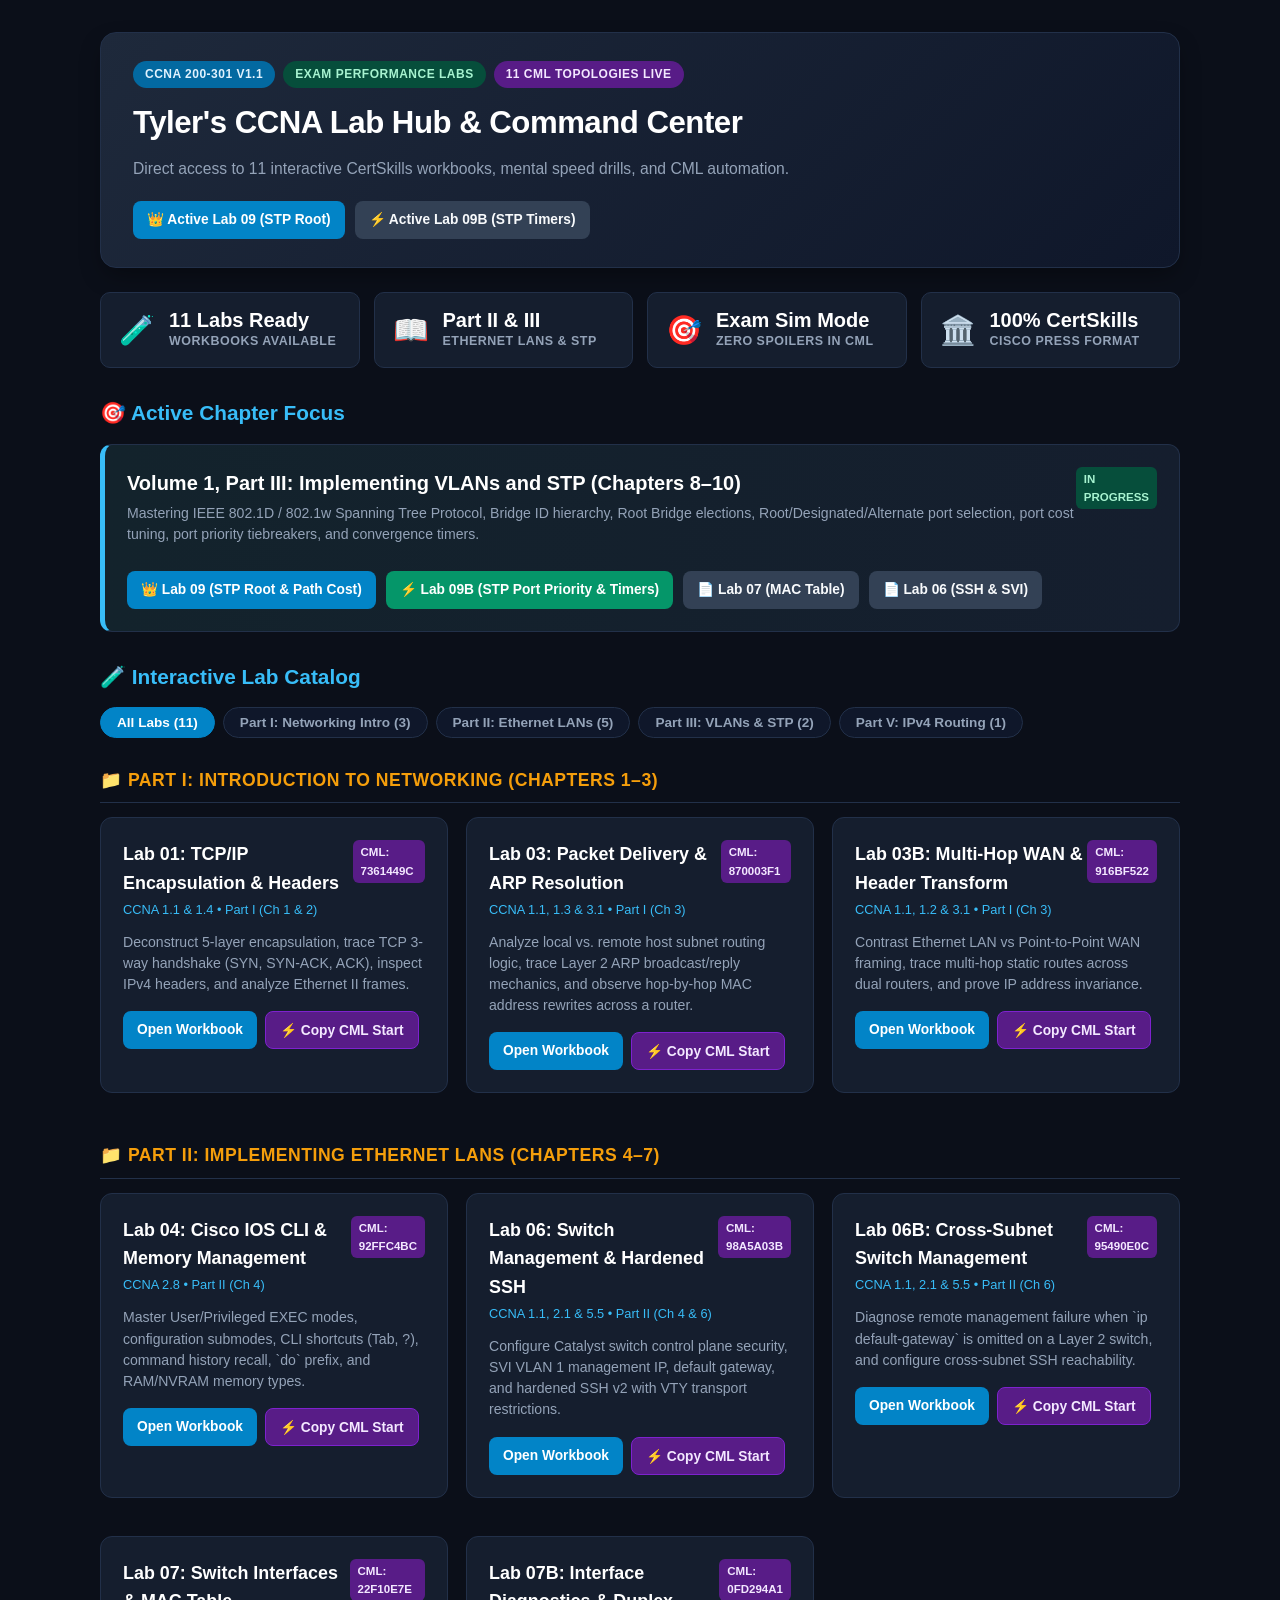
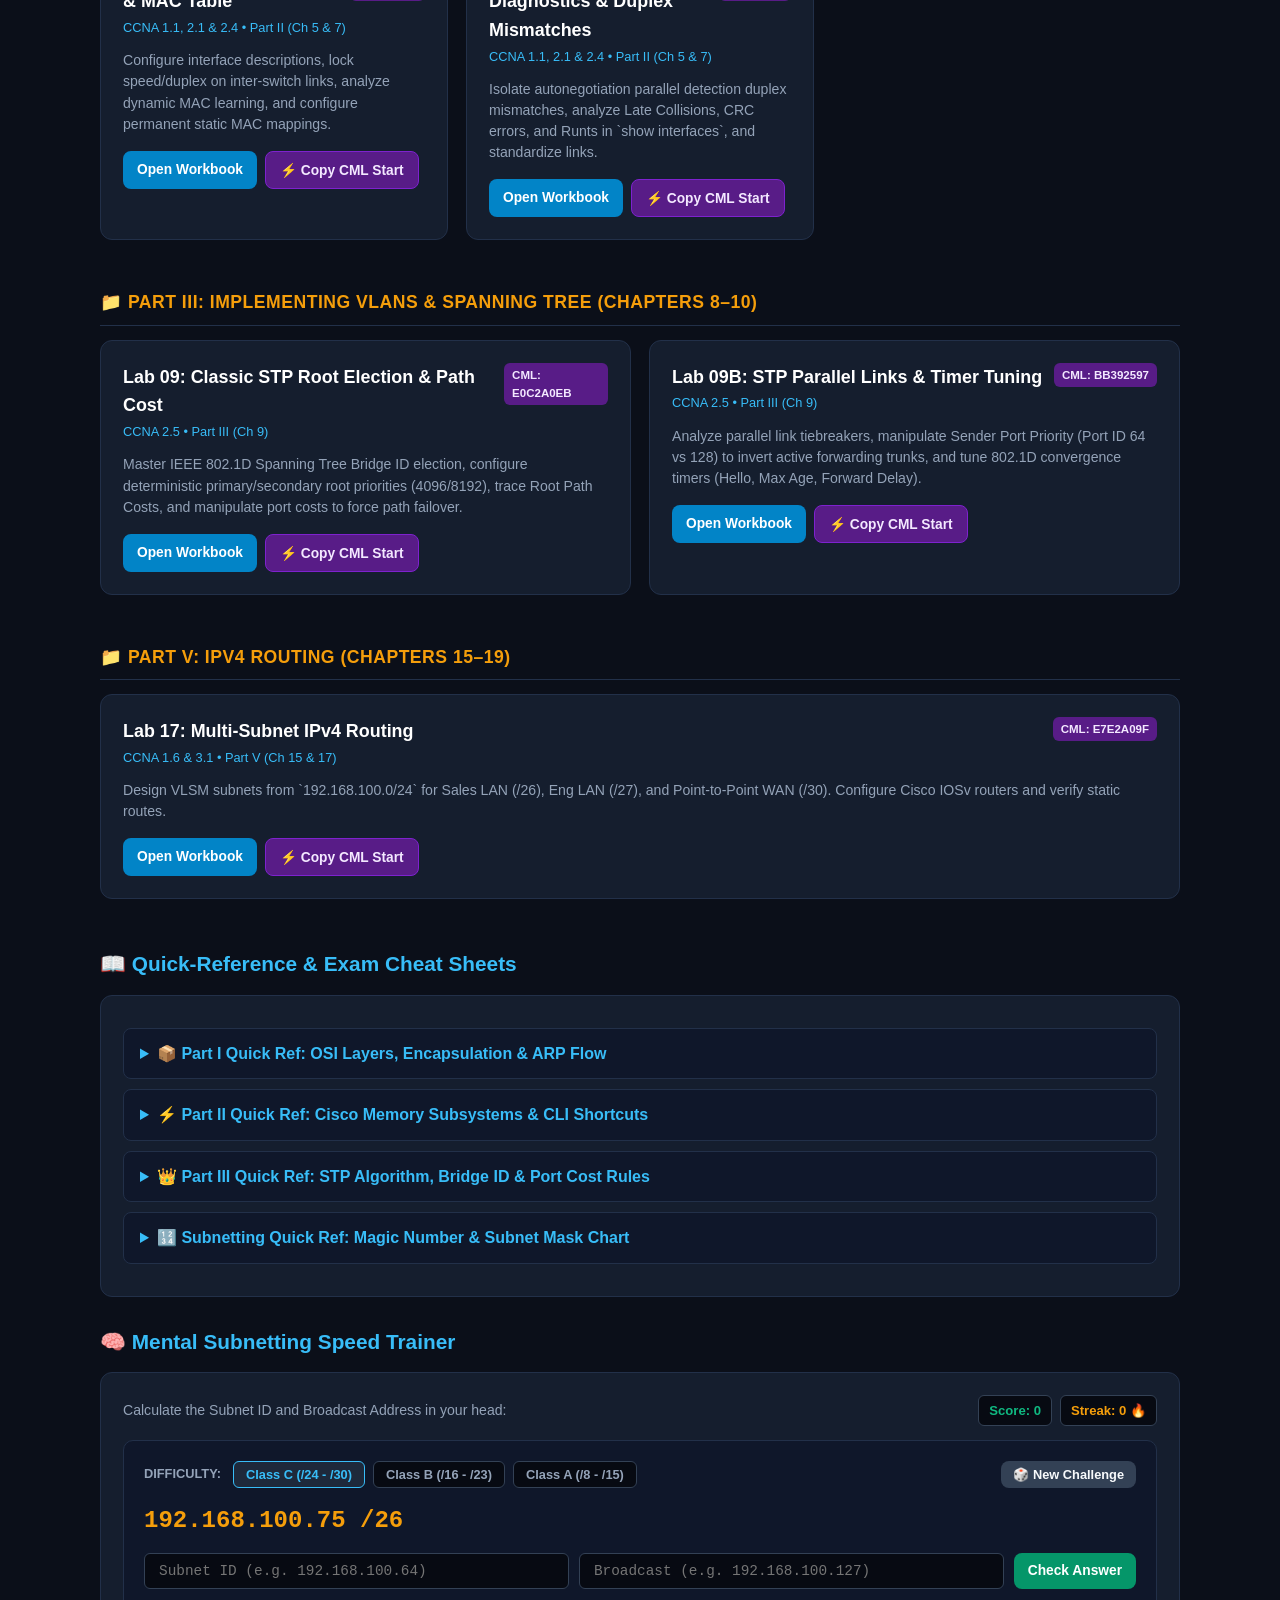
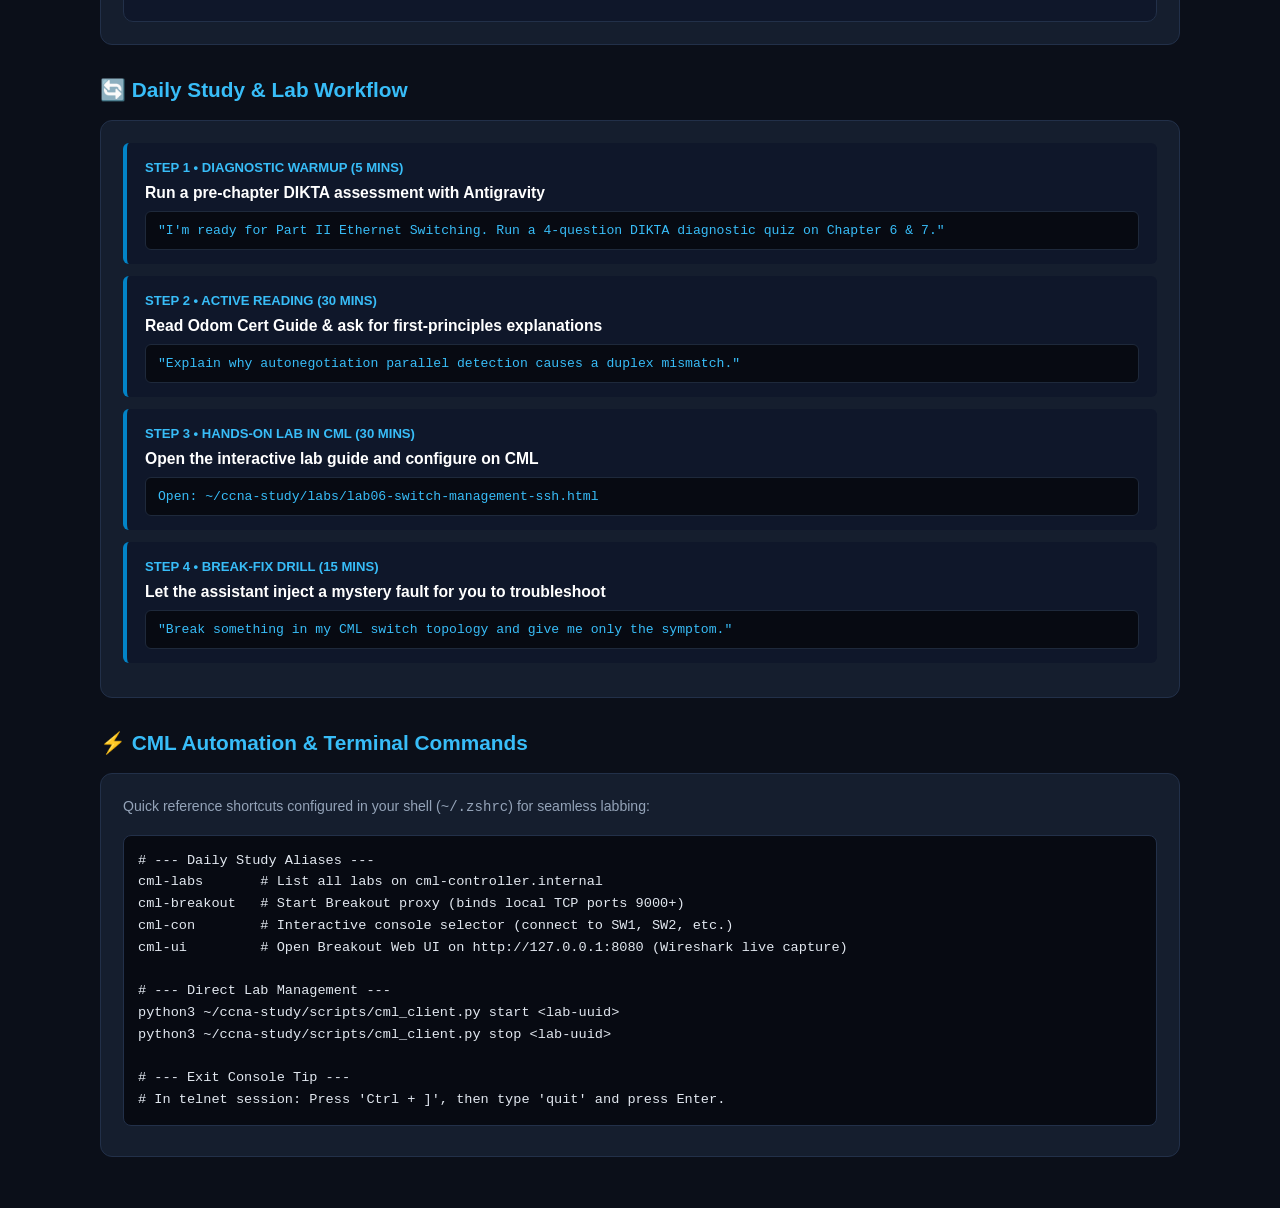
==== commit 314028b3: "feat(cml): integrate CML Breakout tool, auto-sync systemd service, and multi-pane split grid console" ====
--- a/index.html
+++ b/index.html
@@ -423,17 +423,17 @@
             <div class="hero-badges">
                 <span class="hero-badge badge-cyan">CCNA 200-301 v1.1</span>
                 <span class="hero-badge badge-green">Exam Performance Labs</span>
-                <span class="hero-badge badge-purple">9 CML Topologies Live</span>
+                <span class="hero-badge badge-purple">11 CML Topologies Live</span>
             </div>
             <h1>Tyler's CCNA Lab Hub & Command Center</h1>
-            <p>Direct access to 9 interactive CertSkills workbooks, mental speed drills, and CML automation.</p>
+            <p>Direct access to 11 interactive CertSkills workbooks, mental speed drills, and CML automation.</p>
         </div>
         <div style="display: flex; gap: 10px; flex-wrap: wrap;">
-            <a href="labs/lab06-switch-management-ssh.html" class="btn btn-primary">
-                🚀 Active Lab 06 (SSH)
+            <a href="labs/lab09-stp-root-election-path-cost.html" class="btn btn-primary">
+                👑 Active Lab 09 (STP Root)
             </a>
-            <a href="labs/lab07-switch-interfaces-mac-table.html" class="btn btn-secondary">
-                ⚡ Active Lab 07 (MAC Table)
+            <a href="labs/lab09b-stp-port-priority-timers.html" class="btn btn-secondary">
+                ⚡ Active Lab 09B (STP Timers)
             </a>
         </div>
     </div>
@@ -443,15 +443,15 @@
         <div class="stat-card">
             <div class="stat-icon">🧪</div>
             <div>
-                <div class="stat-val">9 Labs Ready</div>
+                <div class="stat-val">11 Labs Ready</div>
                 <div class="stat-label">Workbooks Available</div>
             </div>
         </div>
         <div class="stat-card">
             <div class="stat-icon">📖</div>
             <div>
-                <div class="stat-val">Part II Active</div>
-                <div class="stat-label">Chapters 4–7 Focus</div>
+                <div class="stat-val">Part II & III</div>
+                <div class="stat-label">Ethernet LANs & STP</div>
             </div>
         </div>
         <div class="stat-card">
@@ -472,28 +472,28 @@
 
     <!-- 3. ACTIVE FOCUS HIGHLIGHT -->
     <h2>🎯 Active Chapter Focus</h2>
-    <div class="card" style="border-left: 5px solid #10b981; background: linear-gradient(to right, #13232c, #151e2e);">
+    <div class="card" style="border-left: 5px solid #38bdf8; background: linear-gradient(to right, #13232c, #151e2e);">
         <div class="card-header">
             <div>
-                <h3 class="card-title" style="font-size: 1.25rem;">Volume 1, Part II: Implementing Ethernet LANs (Chapters 4–7)</h3>
+                <h3 class="card-title" style="font-size: 1.25rem;">Volume 1, Part III: Implementing VLANs and STP (Chapters 8–10)</h3>
                 <p class="card-desc" style="margin-top: 4px;">
-                    Mastering Cisco Catalyst switch management, SVI VLAN 1 addressing, default gateway, hardened SSH v2, speed/duplex autonegotiation, and MAC address table forwarding logic.
+                    Mastering IEEE 802.1D / 802.1w Spanning Tree Protocol, Bridge ID hierarchy, Root Bridge elections, Root/Designated/Alternate port selection, port cost tuning, port priority tiebreakers, and convergence timers.
                 </p>
             </div>
             <span class="tag tag-active">In Progress</span>
         </div>
         <div style="display: flex; gap: 10px; flex-wrap: wrap;">
-            <a href="labs/lab06-switch-management-ssh.html" class="btn btn-primary">
-                📄 Lab 06 (SSH & SVI)
+            <a href="labs/lab09-stp-root-election-path-cost.html" class="btn btn-primary">
+                👑 Lab 09 (STP Root & Path Cost)
             </a>
-            <a href="labs/lab06b-cross-subnet-management.html" class="btn btn-green">
-                📄 Lab 06B (Default Gateway)
+            <a href="labs/lab09b-stp-port-priority-timers.html" class="btn btn-green">
+                ⚡ Lab 09B (STP Port Priority & Timers)
             </a>
             <a href="labs/lab07-switch-interfaces-mac-table.html" class="btn btn-secondary">
                 📄 Lab 07 (MAC Table)
             </a>
-            <a href="labs/lab07b-interface-diagnostics-duplex.html" class="btn btn-secondary">
-                📄 Lab 07B (Duplex Diagnostics)
+            <a href="labs/lab06-switch-management-ssh.html" class="btn btn-secondary">
+                📄 Lab 06 (SSH & SVI)
             </a>
         </div>
     </div>
@@ -503,9 +503,10 @@
     
     <!-- Filter Chips -->
     <div class="filter-group">
-        <button class="filter-chip active" onclick="filterLabs('all', this)">All Labs (9)</button>
+        <button class="filter-chip active" onclick="filterLabs('all', this)">All Labs (11)</button>
         <button class="filter-chip" onclick="filterLabs('part1', this)">Part I: Networking Intro (3)</button>
         <button class="filter-chip" onclick="filterLabs('part2', this)">Part II: Ethernet LANs (5)</button>
+        <button class="filter-chip" onclick="filterLabs('part3', this)">Part III: VLANs & STP (2)</button>
         <button class="filter-chip" onclick="filterLabs('part5', this)">Part V: IPv4 Routing (1)</button>
     </div>
 
@@ -690,6 +691,56 @@
                         Open Workbook
                     </a>
                     <button class="btn btn-cml" onclick="copyCmlCommand('0fd294a1-3799-4580-899e-95821c17b581', this)">
+                        ⚡ Copy CML Start
+                    </button>
+                </div>
+            </div>
+        </div>
+    </div>
+
+    <!-- PART III SECTION -->
+    <div class="lab-section" id="section-part3">
+        <div class="part-section-title">📁 Part III: Implementing VLANs & Spanning Tree (Chapters 8–10)</div>
+        <div class="grid-2">
+            <!-- Lab 09 Card -->
+            <div class="card">
+                <div class="card-header">
+                    <div>
+                        <h3 class="card-title">Lab 09: Classic STP Root Election & Path Cost</h3>
+                        <p style="font-size: 0.8rem; color: #38bdf8; margin: 2px 0;">CCNA 2.5 • Part III (Ch 9)</p>
+                    </div>
+                    <span class="tag tag-cml">CML: e0c2a0eb</span>
+                </div>
+                <p class="card-desc">
+                    Master IEEE 802.1D Spanning Tree Bridge ID election, configure deterministic primary/secondary root priorities (4096/8192), trace Root Path Costs, and manipulate port costs to force path failover.
+                </p>
+                <div style="display: flex; gap: 8px; flex-wrap: wrap;">
+                    <a href="labs/lab09-stp-root-election-path-cost.html" class="btn btn-primary">
+                        Open Workbook
+                    </a>
+                    <button class="btn btn-cml" onclick="copyCmlCommand('e0c2a0eb-0f9b-4fc3-a216-2c74a5d1e316', this)">
+                        ⚡ Copy CML Start
+                    </button>
+                </div>
+            </div>
+
+            <!-- Lab 09B Card -->
+            <div class="card">
+                <div class="card-header">
+                    <div>
+                        <h3 class="card-title">Lab 09B: STP Parallel Links & Timer Tuning</h3>
+                        <p style="font-size: 0.8rem; color: #38bdf8; margin: 2px 0;">CCNA 2.5 • Part III (Ch 9)</p>
+                    </div>
+                    <span class="tag tag-cml">CML: bb392597</span>
+                </div>
+                <p class="card-desc">
+                    Analyze parallel link tiebreakers, manipulate Sender Port Priority (Port ID 64 vs 128) to invert active forwarding trunks, and tune 802.1D convergence timers (Hello, Max Age, Forward Delay).
+                </p>
+                <div style="display: flex; gap: 8px; flex-wrap: wrap;">
+                    <a href="labs/lab09b-stp-port-priority-timers.html" class="btn btn-primary">
+                        Open Workbook
+                    </a>
+                    <button class="btn btn-cml" onclick="copyCmlCommand('bb392597-4777-4c38-9952-fefcfebf6a86', this)">
                         ⚡ Copy CML Start
                     </button>
                 </div>
@@ -803,6 +854,53 @@
         </details>
 
         <details>
+            <summary>👑 Part III Quick Ref: STP Algorithm, Bridge ID & Port Cost Rules</summary>
+            <div class="drawer-content" style="font-size: 0.88rem;">
+                <div style="display: grid; grid-template-columns: repeat(auto-fit, minmax(320px, 1fr)); gap: 16px;">
+                    <div>
+                        <h4 style="color: var(--accent-amber); margin: 0 0 6px 0;">3-Step STP Election Process:</h4>
+                        <ol style="margin: 0; padding-left: 18px; line-height: 1.6;">
+                            <li><strong>1 Root Bridge per VLAN</strong>: Lowest Bridge ID (Priority + System ID Extension + Base MAC).</li>
+                            <li><strong>1 Root Port (RP) per Non-Root Switch</strong>: Lowest cumulative Root Path Cost to Root.</li>
+                            <li><strong>1 Designated Port (DP) per Segment</strong>: Lowest Root Path Cost onto segment. Remaining ports become <strong>Alternate/Blocking (AP)</strong>.</li>
+                        </ol>
+                        <h4 style="color: var(--accent-cyan); margin: 12px 0 6px 0;">4-Step Port Role Tiebreakers:</h4>
+                        <ol style="margin: 0; padding-left: 18px; line-height: 1.6;">
+                            <li>Lowest Root Path Cost</li>
+                            <li>Lowest Sender Bridge ID</li>
+                            <li>Lowest Sender Port Priority (multiples of 16, default 128)</li>
+                            <li>Lowest Sender Internal Port Number (e.g. Gi0/1 beats Gi0/2)</li>
+                        </ol>
+                    </div>
+                    <div>
+                        <h4 style="color: var(--accent-green); margin: 0 0 6px 0;">Classic STP vs RSTP Matrix:</h4>
+                        <table>
+                            <thead>
+                                <tr>
+                                    <th>Protocol</th>
+                                    <th>Port States</th>
+                                    <th>Convergence</th>
+                                </tr>
+                            </thead>
+                            <tbody>
+                                <tr>
+                                    <td><strong>802.1D (STP)</strong></td>
+                                    <td>Blocking, Listening (15s), Learning (15s), Forwarding</td>
+                                    <td>30–50s (Timers)</td>
+                                </tr>
+                                <tr>
+                                    <td><strong>802.1w (RSTP)</strong></td>
+                                    <td>Discarding, Learning, Forwarding</td>
+                                    <td>Sub-second (Handshake)</td>
+                                </tr>
+                            </tbody>
+                        </table>
+                    </div>
+                </div>
+            </div>
+        </details>
+
+        <details>
             <summary>🔢 Subnetting Quick Ref: Magic Number & Subnet Mask Chart</summary>
             <div class="drawer-content" style="font-size: 0.88rem;">
                 <p><strong>Magic Number Formula:</strong> <code>Magic Number = 256 - Mask Octet Value</code> (Identifies the subnet step size in the interesting octet).</p>
@@ -892,17 +990,21 @@
     </div>
 
     <!-- 8. CML CONTROLLER AUTOMATION REFERENCE -->
-    <h2>⚡ CML Automation Commands</h2>
+    <h2>⚡ CML Automation & Terminal Commands</h2>
     <div class="card">
-        <p class="card-desc">Execute these commands from your terminal to manage topologies on <code>cml-controller.internal</code>:</p>
-        <pre><code># 1. List all active labs on Proxmox
-python3 ~/ccna-study/scripts/cml_client.py list
-
-# 2. Start a specific lab topology (e.g. Lab 06)
-python3 ~/ccna-study/scripts/cml_client.py start 98a5a03b-fe9e-4f57-bbed-f1f88894cab8
-
-# 3. Stop / Wipe a lab topology
-python3 ~/ccna-study/scripts/cml_client.py stop &lt;lab-uuid&gt;</code></pre>
+        <p class="card-desc">Quick reference shortcuts configured in your shell (<code>~/.zshrc</code>) for seamless labbing:</p>
+        <pre><code># --- Daily Study Aliases ---
+cml-labs       # List all labs on cml-controller.internal
+cml-breakout   # Start Breakout proxy (binds local TCP ports 9000+)
+cml-con        # Interactive console selector (connect to SW1, SW2, etc.)
+cml-ui         # Open Breakout Web UI on http://127.0.0.1:8080 (Wireshark live capture)
+
+# --- Direct Lab Management ---
+python3 ~/ccna-study/scripts/cml_client.py start &lt;lab-uuid&gt;
+python3 ~/ccna-study/scripts/cml_client.py stop &lt;lab-uuid&gt;
+
+# --- Exit Console Tip ---
+# In telnet session: Press 'Ctrl + ]', then type 'quit' and press Enter.</code></pre>
     </div>
 
 </div>
@@ -931,24 +1033,34 @@
 
         const secPart1 = document.getElementById('section-part1');
         const secPart2 = document.getElementById('section-part2');
+        const secPart3 = document.getElementById('section-part3');
         const secPart5 = document.getElementById('section-part5');
 
         if (category === 'all') {
-            secPart1.style.display = 'block';
-            secPart2.style.display = 'block';
-            secPart5.style.display = 'block';
+            if (secPart1) secPart1.style.display = 'block';
+            if (secPart2) secPart2.style.display = 'block';
+            if (secPart3) secPart3.style.display = 'block';
+            if (secPart5) secPart5.style.display = 'block';
         } else if (category === 'part1') {
-            secPart1.style.display = 'block';
-            secPart2.style.display = 'none';
-            secPart5.style.display = 'none';
+            if (secPart1) secPart1.style.display = 'block';
+            if (secPart2) secPart2.style.display = 'none';
+            if (secPart3) secPart3.style.display = 'none';
+            if (secPart5) secPart5.style.display = 'none';
         } else if (category === 'part2') {
-            secPart1.style.display = 'none';
-            secPart2.style.display = 'block';
-            secPart5.style.display = 'none';
+            if (secPart1) secPart1.style.display = 'none';
+            if (secPart2) secPart2.style.display = 'block';
+            if (secPart3) secPart3.style.display = 'none';
+            if (secPart5) secPart5.style.display = 'none';
+        } else if (category === 'part3') {
+            if (secPart1) secPart1.style.display = 'none';
+            if (secPart2) secPart2.style.display = 'none';
+            if (secPart3) secPart3.style.display = 'block';
+            if (secPart5) secPart5.style.display = 'none';
         } else if (category === 'part5') {
-            secPart1.style.display = 'none';
-            secPart2.style.display = 'none';
-            secPart5.style.display = 'block';
+            if (secPart1) secPart1.style.display = 'none';
+            if (secPart2) secPart2.style.display = 'none';
+            if (secPart3) secPart3.style.display = 'none';
+            if (secPart5) secPart5.style.display = 'block';
         }
     }
 
